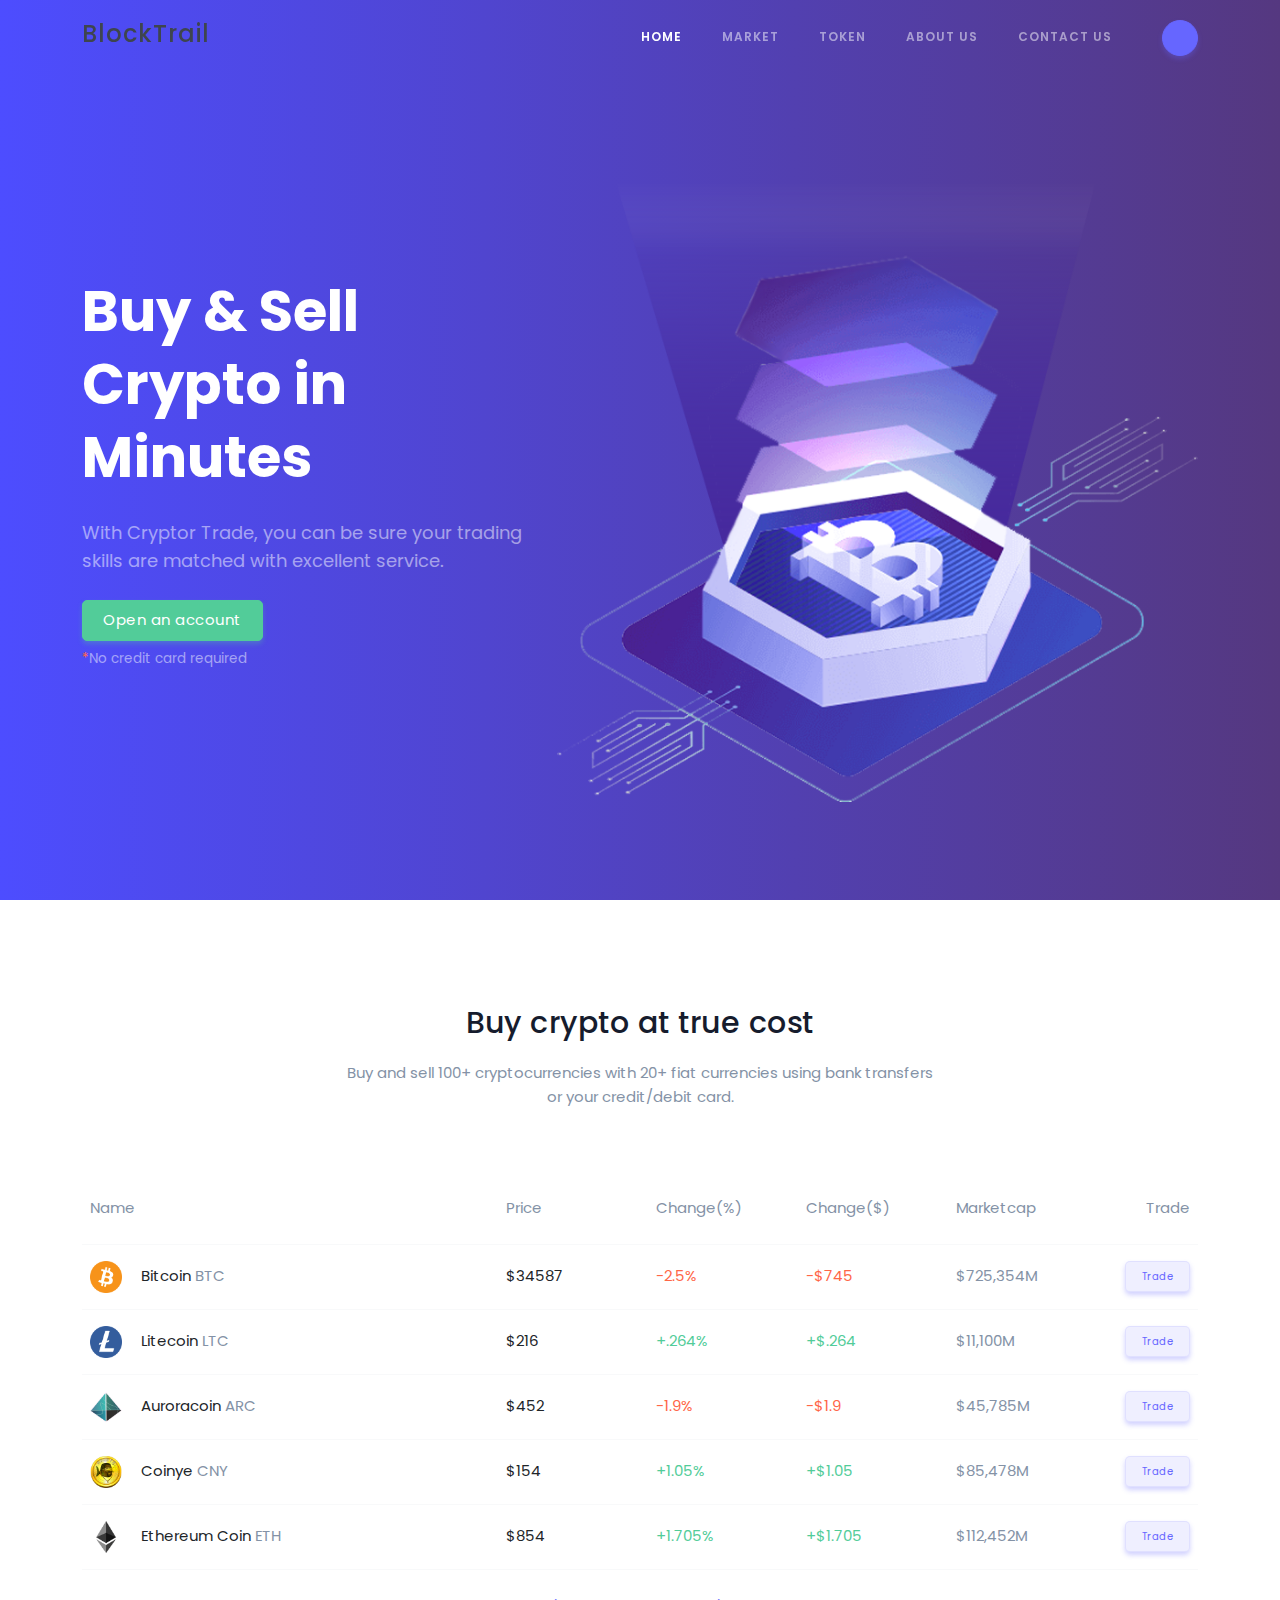
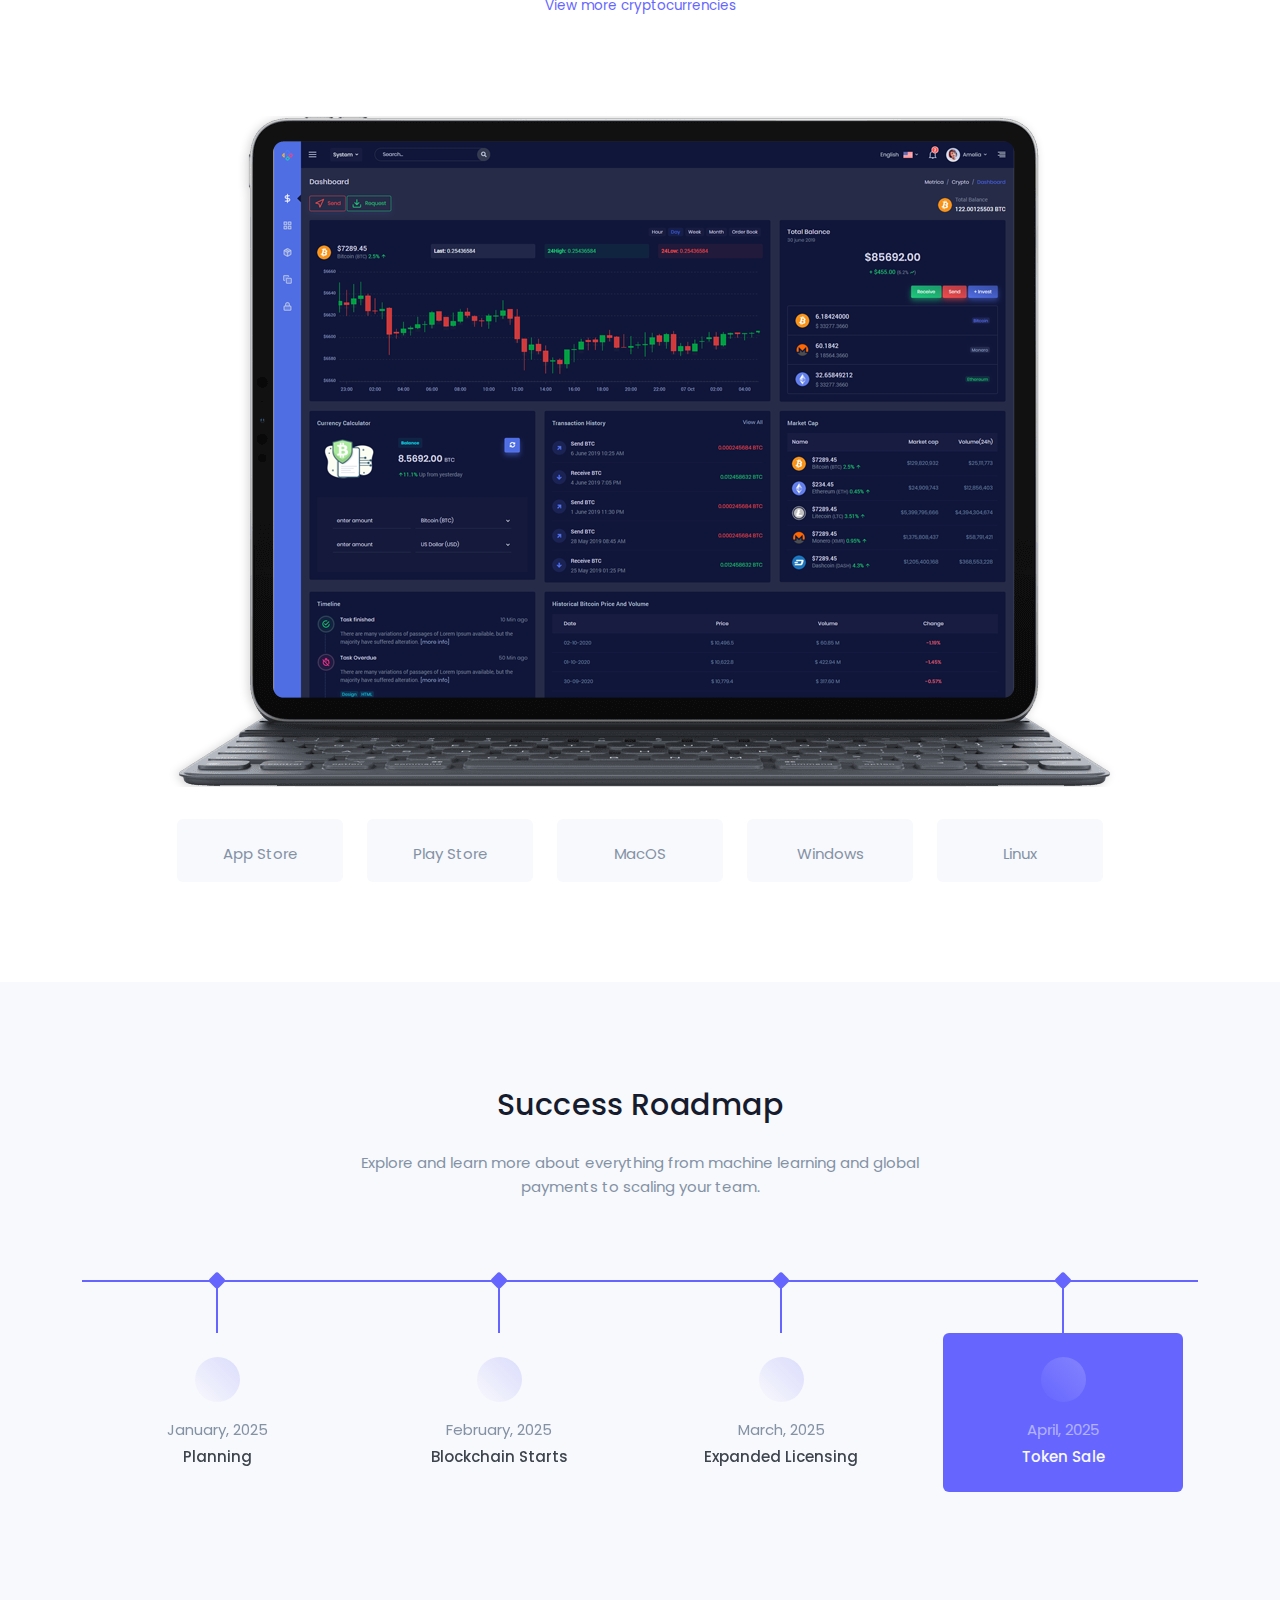
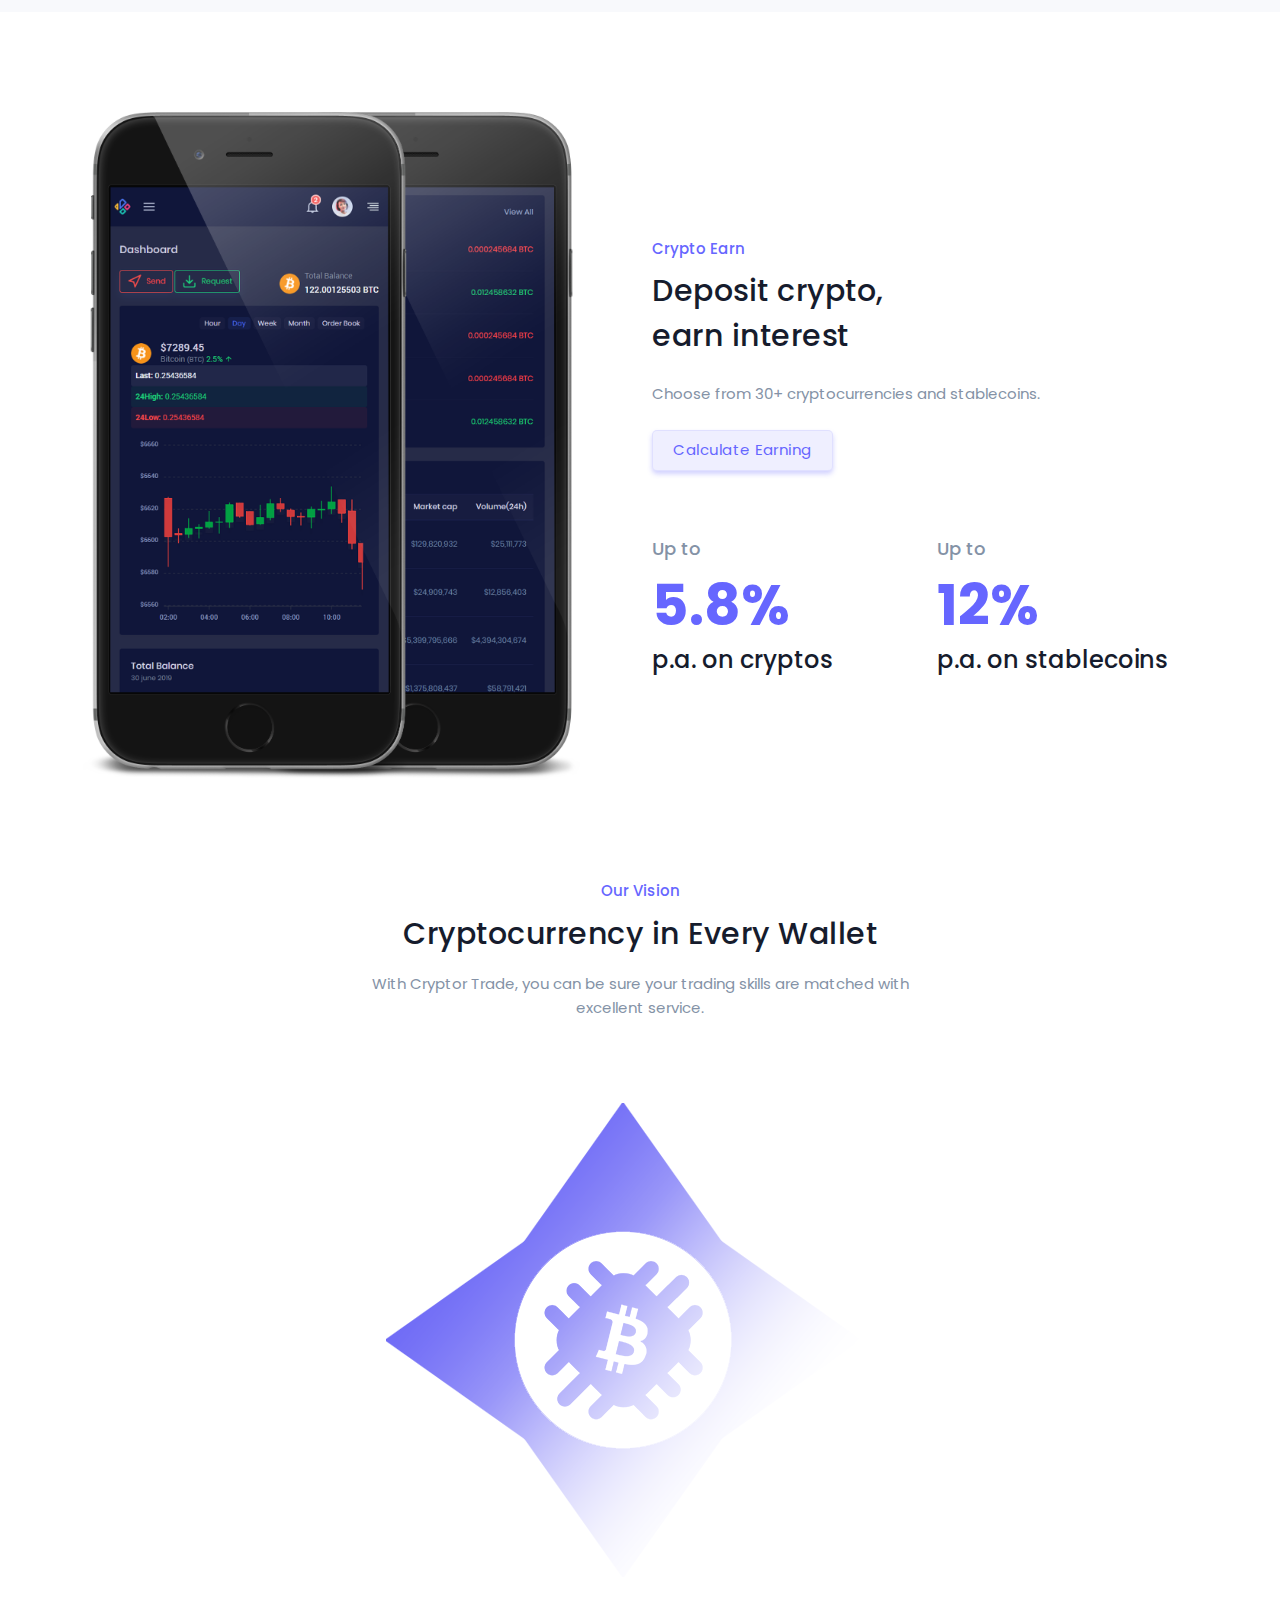
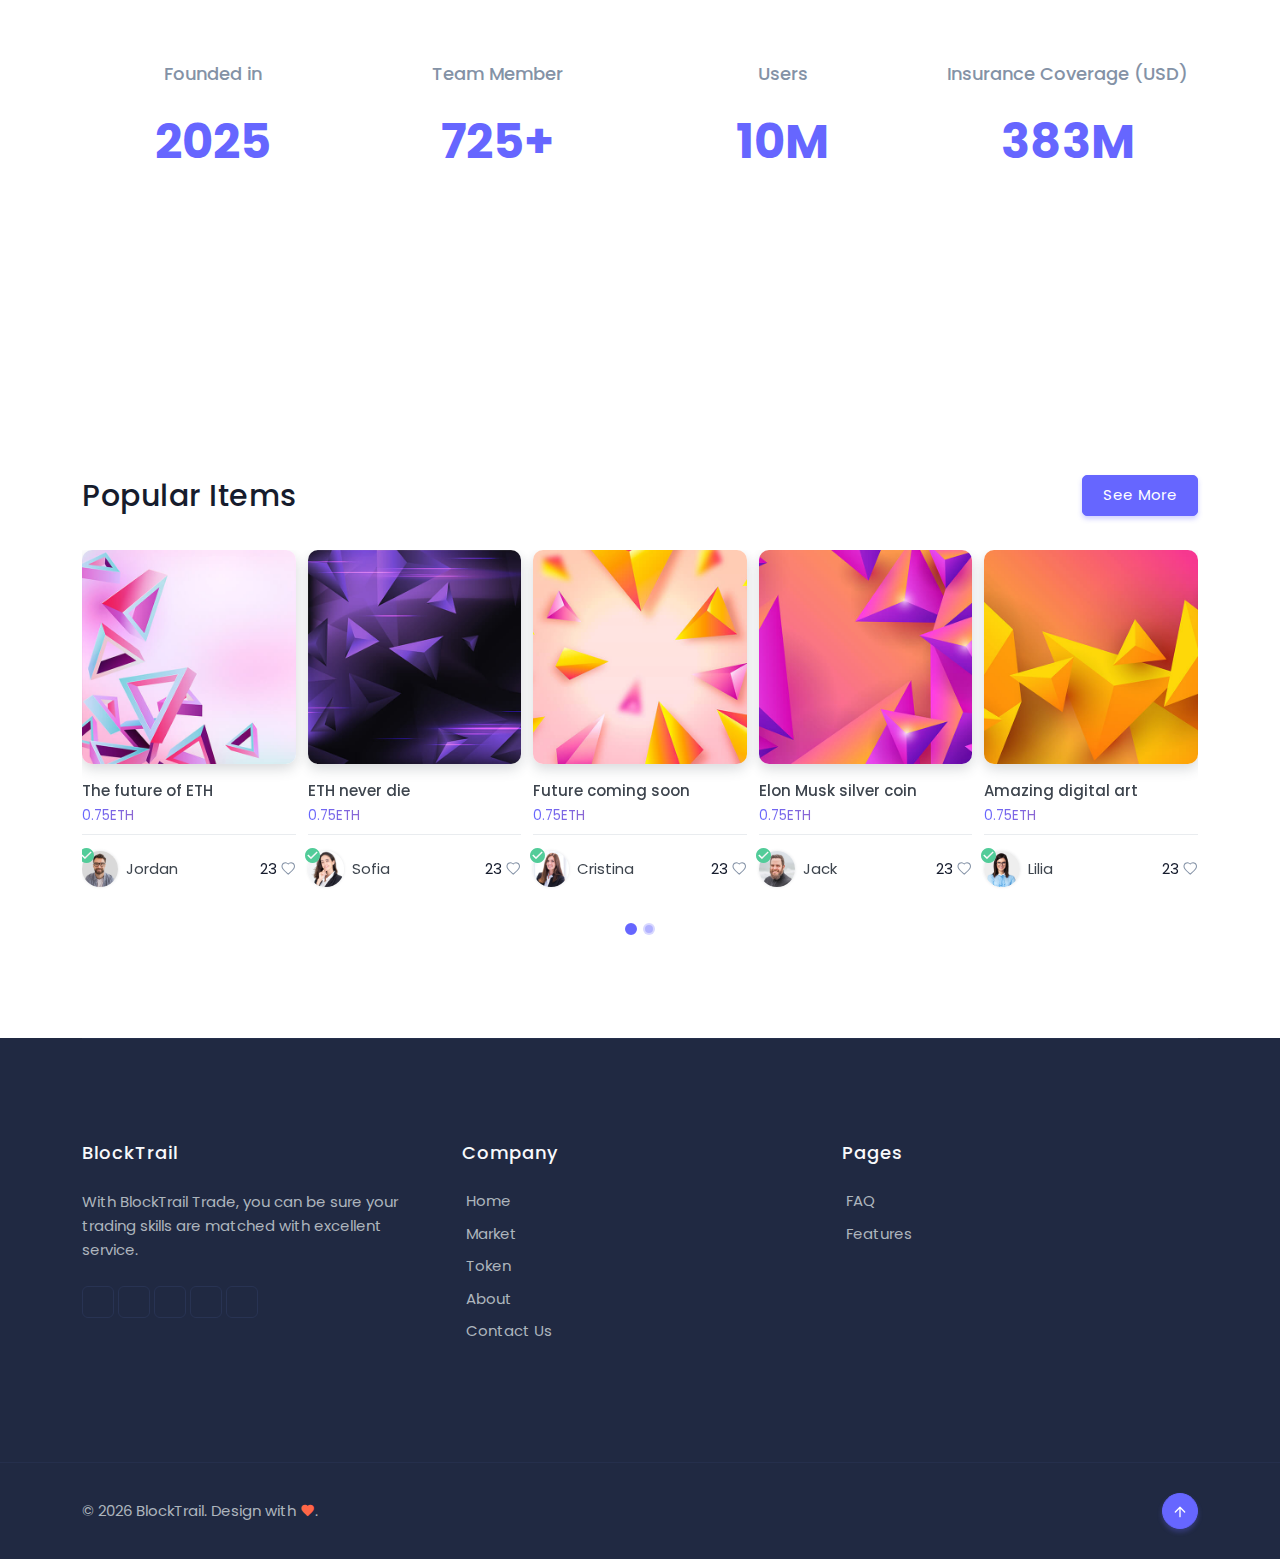
==== index.html @ bfd7046f "hello" ====
<!DOCTYPE html>
    <html lang="en">

    <head>
        <meta charset="utf-8" />
        <title>BlockTrail - Empowering You to Navigate the World of Cryptocurrency</title>
        <meta name="viewport" content="width=device-width, initial-scale=1.0">
        <meta name="description" content="Empowering You to Navigate the World of Cryptocurrency" />
        <meta name="keywords" content="Bitcoin, Cryptocurrency, Crypto, BTC, Cryptocoin, Buy Crypto, Sell Crypto" />
        <meta content="BlockTrail" name="author" />
        <meta content="1.0.0" name="version" />
        <!-- favicon -->
        <link rel="shortcut icon" href="images/favicon.ico">
        <!-- Bootstrap -->
        <link href="css/bootstrap.min.css" rel="stylesheet" type="text/css" />
        <link href="css/tiny-slider.css" rel="stylesheet" />
        <link href="css/materialdesignicons.min.css" rel="stylesheet" type="text/css" />
        <link href="https://unicons.iconscout.com/release/v4.0.0/css/line.css" rel="stylesheet">
        <!-- Main css -->
        <link href="css/style.css" rel="stylesheet" type="text/css" id="theme-opt" />
        <link href="css/colors/default.css" rel="stylesheet" id="color-opt">

    </head>

    <body>

        <!-- Navbar STart -->
        <header id="topnav" class="defaultscroll sticky">
            <div class="container">
                <!-- Logo Start-->
                <a class="logo" href="index.html">
                    <h4 style="padding-top:10%;">BlockTrail</h4>
                </a>
                <!-- Logo end-->
                
                <div class="menu-extras">
                    <div class="menu-item">
                        <!-- Mobile menu toggle-->
                        <a class="navbar-toggle" id="isToggle" onclick="toggleMenu()">
                            <div class="lines">
                                <span></span>
                                <span></span>
                                <span></span>
                            </div>
                        </a>
                        <!-- End mobile menu toggle-->
                    </div>
                </div>

                <!--Login button Start-->
                <ul class="buy-button list-inline mb-0">
                    <li class="list-inline-item search-icon mb-0">
                        <a href="javascript:void(0)" data-bs-toggle="offcanvas" data-bs-target="#offcanvasRight" aria-controls="offcanvasRight">
                            <div class="btn btn-icon btn-pills btn-primary"><i class="uil uil-user"></i></div>
                        </a>
                    </li>
                </ul>
                <!--Login button End-->
        
                <div id="navigation">
                    <!-- Navigation Menu-->   
                    <ul class="navigation-menu nav-right nav-light">

                        <li><a href="index.html" class="sub-menu-item">Home</a></li>
                        <li><a href="market.html" class="sub-menu-item">Market</a></li>
                        <li><a href="token.html" class="sub-menu-item">Token</a></li>
                        <li><a href="aboutus.html" class="sub-menu-item"> About Us</a></li>
                        <li><a href="contact.html" class="sub-menu-item">Contact Us</a></li>
                    </ul><!--end navigation menu-->
                </div><!--end navigation-->
            </div><!--end container-->
        </header><!--end header-->
        <!-- Navbar End -->
        
        <!-- Hero Start -->
        <section class="bg-home d-flex align-items-center">
            <div class="bg-overlay bg-gradient-primary"></div>
            <div class="container">
                <div class="row align-items-center mt-5">
                    <div class="col-lg-5 col-md-6">
                        <div class="title-heading">
                            <h4 class="display-4 fw-bold text-white title-dark mb-4">Buy & Sell <br>Crypto in Minutes</h4>
                            <p class="text-white-50 para-desc">With Cryptor Trade, you can be sure your trading skills are matched with excellent service.</p>

                            <div class="mt-4 mb-1">
                                <a href="token.html" class="btn btn-success">Open an account</a>
                            </div>
                            <small class="text-white-50"><span class="text-danger">*</span>No credit card required</small>
                        </div>
                    </div><!--end col-->

                    <div class="col-lg-7 col-md-6">
                        <img src="images/hero/one.png" class="img-fluid mover" alt="">
                    </div><!--end col-->
                </div><!--end row-->
            </div><!--end container--> 
        </section><!--end section-->
        <!-- Hero End -->

        <!-- Start -->
        <section class="section">
            <div class="container">
                <div class="row justify-content-center">
                    <div class="col-12">
                        <div class="section-title text-center mb-4 pb-2">
                            <h4 class="title mb-3">Buy crypto at true cost</h4>
                            <p class="text-muted para-desc mx-auto mb-0">Buy and sell 100+ cryptocurrencies with 20+ fiat currencies using bank transfers or your credit/debit card.</p>
                        </div>
                    </div>
                </div>

                <div class="row justify-content-center">
                    <div class="col-12 mt-4 pt-2">
                        <div class="table-responsive bg-white">
                            <table class="table mb-0 table-center">
                                <thead>
                                    <tr>
                                        <th scope="col" class="fw-normal text-muted py-4" style="min-width: 250px;">Name</th>
                                        <th scope="col" class="fw-normal text-muted py-4" style="width: 150px;">Price</th>
                                        <th scope="col" class="fw-normal text-muted py-4" style="width: 150px;">Change(%)</th>
                                        <th scope="col" class="fw-normal text-muted py-4" style="width: 150px;">Change($)</th>
                                        <th scope="col" class="fw-normal text-muted py-4" style="width: 150px;">Marketcap</th>
                                        <th scope="col" class="fw-normal text-end text-muted py-4" style="width: 100px;">Trade</th>
                                    </tr>
                                </thead>

                                <tbody>
                                    <tr>
                                        <th class="py-3">
                                            <div class="align-items-center">
                                                <img src="images/coin/bitcoin.png" class="me-3" height="32" alt="">
                                                <p class="mb-0 d-inline fw-normal h6">Bitcoin <span class="text-muted">BTC</span> </p>
                                            </div>
                                        </th>
                                        <td>$34587</td>
                                        <td class="text-danger">-2.5%</td>
                                        <td class="text-danger">-$745</td>
                                        <td class="text-muted">$725,354M</td>
                                        <td class="text-end"><a href="javascript:void(0)" class="btn btn-sm btn-soft-primary">Trade</a></td>
                                    </tr>
                                    
                                    <tr>
                                        <th class="py-3">
                                            <div class="align-items-center">
                                                <img src="images/coin/litecoin.png" class="me-3" height="32" alt="">
                                                <p class="mb-0 d-inline fw-normal h6">Litecoin <span class="text-muted">LTC</span></p>
                                            </div>
                                        </th>
                                        <td>$216</td>
                                        <td class="text-success">+.264%</td>
                                        <td class="text-success">+$.264</td>
                                        <td class="text-muted">$11,100M</td>
                                        <td class="text-end"><a href="javascript:void(0)" class="btn btn-sm btn-soft-primary">Trade</a></td>
                                    </tr>
                                    
                                    <tr>
                                        <th class="py-3">
                                            <div class="align-items-center">
                                                <img src="images/coin/auroracoin.png" class="me-3" height="32" alt="">
                                                <p class="mb-0 d-inline fw-normal h6">Auroracoin <span class="text-muted">ARC</span> </p>
                                            </div>
                                        </th>
                                        <td>$452</td>
                                        <td class="text-danger">-1.9%</td>
                                        <td class="text-danger">-$1.9</td>
                                        <td class="text-muted">$45,785M</td>
                                        <td class="text-end"><a href="javascript:void(0)" class="btn btn-sm btn-soft-primary">Trade</a></td>
                                    </tr>
                                    
                                    <tr>
                                        <th class="py-3">
                                            <div class="align-items-center">
                                                <img src="images/coin/coinye.png" class="me-3" height="32" alt="">
                                                <p class="mb-0 d-inline fw-normal h6">Coinye <span class="text-muted">CNY</span> </p>
                                            </div>
                                        </th>
                                        <td>$154</td>
                                        <td class="text-success">+1.05%</td>
                                        <td class="text-success">+$1.05</td>
                                        <td class="text-muted">$85,478M</td>
                                        <td class="text-end"><a href="javascript:void(0)" class="btn btn-sm btn-soft-primary">Trade</a></td>
                                    </tr>
                                    
                                    <tr>
                                        <th class="py-3">
                                            <div class="align-items-center">
                                                <img src="images/coin/ethereum.png" class="me-3" height="32" alt="">
                                                <p class="mt-2 d-inline fw-normal h6">Ethereum Coin <span class="text-muted">ETH</span> </p>
                                            </div>
                                        </th>
                                        <td>$854</td>
                                        <td class="text-success">+1.705%</td>
                                        <td class="text-success">+$1.705</td>
                                        <td class="text-muted">$112,452M</td>
                                        <td class="text-end"><a href="javascript:void(0)" class="btn btn-sm btn-soft-primary">Trade</a></td>
                                    </tr>
                                </tbody>
                            </table><!--end table-->
                        </div>

                        <div class="text-center mt-4">
                            <a href="market.html" class="text-primary small">View more cryptocurrencies <i class="uil uil-arrow-right"></i></a>
                        </div>
                    </div><!--end col-->	
                </div><!--end row-->
            </div><!--end container-->

            <div class="container mt-100 mt-60">
                <div class="row">
                    <div class="col-12">
                        <img src="images/crypto.png" class="img-fluid d-block mx-auto" alt="">
                    </div><!--end col-->
                </div><!--end row-->

                <div class="row justify-content-center">
                    <div class="col-lg-2 col-md-3 col-6 mt-4 pt-2">
                        <a href="javascript:void(0)" class="apps-links bg-light mx-auto d-block text-center rounded py-3">
                            <i class="uil uil-apple icon text-dark h4"></i>
                            <h6 class="fw-normal mb-0 app-name text-muted mt-2">App Store</h6>
                        </a>
                    </div><!--end col-->

                    <div class="col-lg-2 col-md-3 col-6 mt-4 pt-2">
                        <a href="javascript:void(0)" class="apps-links bg-light mx-auto d-block text-center rounded py-3">
                            <i class="uil uil-google-play icon text-dark h4"></i>
                            <h6 class="fw-normal mb-0 app-name text-muted mt-2">Play Store</h6>
                        </a>
                    </div><!--end col-->

                    <div class="col-lg-2 col-md-3 col-6 mt-4 pt-2">
                        <a href="javascript:void(0)" class="apps-links bg-light mx-auto d-block text-center rounded py-3">
                            <i class="uil uil-monitor-heart-rate icon text-dark h4"></i>
                            <h6 class="fw-normal mb-0 app-name text-muted mt-2">MacOS</h6>
                        </a>
                    </div><!--end col-->

                    <div class="col-lg-2 col-md-3 col-6 mt-4 pt-2">
                        <a href="javascript:void(0)" class="apps-links bg-light mx-auto d-block text-center rounded py-3">
                            <i class="uil uil-windows icon text-dark h4"></i>
                            <h6 class="fw-normal mb-0 app-name text-muted mt-2">Windows</h6>
                        </a>
                    </div><!--end col-->

                    <div class="col-lg-2 col-md-3 col-6 mt-4 pt-2">
                        <a href="javascript:void(0)" class="apps-links bg-light mx-auto d-block text-center rounded py-3">
                            <i class="uil uil-linux icon text-dark h4"></i>
                            <h6 class="fw-normal mb-0 app-name text-muted mt-2">Linux</h6>
                        </a>
                    </div>
                </div><!--end row-->
            </div><!--end container-->
        </section><!--end section-->
        <!-- End -->

        <!-- Start -->
        <section class="section bg-light" id="roadmap">
            <div class="container">
                <div class="row">
                    <div class="col-12">
                        <div class="section-title text-center mb-4 pb-2">
                            <h4 class="title mb-4">Success Roadmap</h4>
                            <p class="text-muted mx-auto para-desc mb-0">Explore and learn more about everything from machine learning and global payments to  scaling your team.</p>
                        </div>
                    </div><!--end col-->
                </div><!--end row-->

                <div class="row">
                    <div class="col-12 mt-4 pt-2">
                        <div class="tiny-four-item tiny-timeline">
                            <div class="tiny-slide text-center">
                                <div class="card pt-4 border-0 feature key-feature feature-primary item-box">
                                    <div class="icon text-center rounded-pill mx-auto mb-3 fs-5">
                                        <i class="uil uil-pen"></i>
                                    </div>
                                    <p class="text-muted mb-0">January, 2025</p>
                                    <h6 class="mb-0 mt-1 text-dark">Planning</h6>
                                </div>
                            </div>

                            <div class="tiny-slide text-center">
                                <div class="card pt-4 border-0 feature key-feature feature-primary item-box">
                                    <div class="icon text-center rounded-pill mx-auto mb-3 fs-5">
                                        <i class="uil uil-bitcoin"></i>
                                    </div>
                                    <p class="text-muted mb-0">February, 2025</p>
                                    <h6 class="mb-0 mt-1 text-dark">Blockchain Starts</h6>
                                </div>
                            </div>

                            <div class="tiny-slide text-center">
                                <div class="card pt-4 border-0 feature key-feature feature-primary item-box">
                                    <div class="icon text-center rounded-pill mx-auto mb-3 fs-5">
                                        <i class="uil uil-clipboard-blank"></i>
                                    </div>
                                    <p class="text-muted mb-0">March, 2025</p>
                                    <h6 class="mb-0 mt-1 text-dark">Expanded Licensing</h6>
                                </div>
                            </div>

                            <div class="tiny-slide text-center">
                                <div class="card p-4 border-0 feature key-feature feature-light bg-primary item-box">
                                    <div class="icon text-center rounded-pill mx-auto mb-3 fs-5">
                                        <i class="uil uil-money-insert"></i>
                                    </div>
                                    <p class="text-white-50 mb-0">April, 2025</p>
                                    <h6 class="text-light title-dark mb-0 mt-1">Token Sale</h6>
                                </div>
                            </div>

                            <div class="tiny-slide text-center">
                                <div class="card pt-4 border-0 feature key-feature feature-primary item-box">
                                    <div class="icon text-center rounded-pill mx-auto mb-3 fs-5">
                                        <i class="uil uil-airplay"></i>
                                    </div>
                                    <p class="text-muted mb-0">May, 2025</p>
                                    <h6 class="mb-0 mt-1 text-dark">Project Launch</h6>
                                </div>
                            </div>

                            <div class="tiny-slide text-center">
                                <div class="card pt-4 border-0 feature key-feature feature-primary item-box">
                                    <div class="icon text-center rounded-pill mx-auto mb-3 fs-5">
                                        <i class="uil uil-euro-circle"></i>
                                    </div>
                                    <p class="text-muted mb-0">June, 2025</p>
                                    <h6 class="mb-0 mt-1 text-dark">Tier 5 sold</h6>
                                </div>
                            </div>

                            <div class="tiny-slide text-center">
                                <div class="card pt-4 border-0 feature key-feature feature-primary item-box">
                                    <div class="icon text-center rounded-pill mx-auto mb-3 fs-5">
                                        <i class="uil uil-desktop"></i>
                                    </div>
                                    <p class="text-muted mb-0">December, 2025</p>
                                    <h6 class="mb-0 mt-1 text-dark">Project Live</h6>
                                </div>
                            </div>
                        </div>
                    </div><!--end col-->
                </div><!--end row-->
            </div><!--end container-->
        </section><!--end section-->
        <!-- End -->

        <!-- Start -->
        <section class="section">
            <div class="container">
                <div class="row align-items-center">
                    <div class="col-md-6">
                        <div class="me-lg-5">
                            <img src="images/crypto-cell.png" class="img-fluid" alt="">
                        </div>
                    </div><!--end col-->

                    <div class="col-md-6 mt-4 pt-2">
                        <div class="section-title mb-4 pb-2">
                            <h6 class="text-primary mb-0">Crypto Earn</h6>
                            <h4 class="title mb-4 mt-2">Deposit crypto, <br> earn interest</h4>
                            <p class="text-muted mb-0">Choose from 30+ cryptocurrencies and stablecoins.</p>

                            <a href="javascript:void(0)" class="btn btn-soft-primary mt-4">Calculate Earning</a>
                        </div>

                        <div class="row">
                            <div class="col-md-6 mt-4 pt-2">
                                <h5 class="text-muted">Up to</h5>
                                <h2 class="mb-0 display-4 fw-bold text-primary"><span class="counter-value" data-target="5.8">3</span>%</h2>
                                <h4>p.a. on cryptos</h4>
                            </div><!--end col-->

                            <div class="col-md-6 mt-4 pt-2">
                                <h5 class="text-muted">Up to</h5>
                                <h2 class="mb-0 display-4 fw-bold text-primary"><span class="counter-value" data-target="12">3</span>%</h2>
                                <h4>p.a. on stablecoins</h4>
                            </div><!--end col-->
                        </div><!--end row-->
                    </div><!--end col-->
                </div><!--end row-->
            </div><!--end container-->

            <div class="container mt-100 mt-60">
                <div class="row justify-content-center">
                    <div class="col-12">
                        <div class="section-title text-center mb-4 pb-2">
                            <h6 class="text-primary">Our Vision</h6>
                            <h4 class="title mb-3 mt-2">Cryptocurrency in Every Wallet</h4>

                            <p class="text-muted para-desc mx-auto mb-0">With Cryptor Trade, you can be sure your trading skills are matched with excellent service.</p>
                        </div>
                    </div><!--end col-->
                </div><!--end row-->

                <div class="row justify-content-center my-4 py-2">
                    <div class="col-md-6">
                        <img src="images/icon-gradient.png" class="img-fluid" alt="">
                    </div><!--end col-->
                </div><!--end row-->

                <div class="row justify-content-center">
                    <div class="col-lg-3 col-md-6 mt-4 pt-2">
                        <div class="text-center">
                            <h5 class="text-muted mb-0">Founded in</h5>
                            <h2 class="mb-0 display-5 mt-4 fw-bold text-primary"><span class="counter-value" data-target="2025">2025</span></h2>
                        </div>
                    </div><!--end col-->

                    <div class="col-lg-3 col-md-6 mt-4 pt-2">
                        <div class="text-center">
                            <h5 class="text-muted mb-0">Team Member</h5>
                            <h2 class="mb-0 display-5 mt-4 fw-bold text-primary"><span class="counter-value" data-target="1000">551</span>+</h2>
                        </div>
                    </div><!--end col-->

                    <div class="col-lg-3 col-md-6 mt-4 pt-2">
                        <div class="text-center">
                            <h5 class="text-muted mb-0">Users</h5>
                            <h2 class="mb-0 display-5 mt-4 fw-bold text-primary"><span class="counter-value" data-target="10">1</span>M</h2>
                        </div>
                    </div><!--end col-->

                    <div class="col-lg-3 col-md-6 mt-4 pt-2">
                        <div class="text-center">
                            <h5 class="text-muted mb-0">Insurance Coverage (USD)</h5>
                            <h2 class="mb-0 display-5 mt-4 fw-bold text-primary"><span class="counter-value" data-target="410">210</span>M</h2>
                        </div>
                    </div><!--end col-->
                </div><!--end row-->
            </div><!--end container-->
        </section><!--end section-->
        <!-- Vision End -->

        <section class="section">
        

            <div class="container mt-100 mt-60">
                <div class="row align-items-center">
                    <div class="col-md-8">
                        <div class="section-title">
                            <h4 class="title mb-0">Popular Items</h4>
                        </div>
                    </div><!--end col-->

                    <div class="col-md-4 text-end d-none d-md-block">
                        <a href="nft-explore.html" class="btn btn-primary">See More <i class="uil uil-arrow-right"></i></a>
                    </div>
                </div><!--end row-->

                <div class="row">
                    <div class="col-12 mt-4 pt-2">
                        <div class="tiny-five-item">
                            <div class="tiny-slide">
                                <div class="nft-items nft-item-primary">
                                    <div class="nft-image position-relative overflow-hidden rounded-md shadow-md">
                                        <img src="images/nft/500/1.jpg" class="img-fluid" alt="">
                                        <div class="pop-icon">
                                            <a href="#" class="btn bg-white btn-pills btn-icon shadow"><i class="uil uil-arrow-right text-dark"></i></a>
                                        </div>
                                    </div>
        
                                    <div class="content pt-3">
                                        <a href="#" class="title h6 mb-1 text-dark d-block">The future of ETH</a>
                                        <small class="gradient-text d-block">0.75ETH</small>
        
                                        <ul class="pt-3 mt-2 border-top d-flex justify-content-between align-items-center list-unstyled">
                                            <li class="d-flex author align-items-center">
                                                <div class="position-relative">
                                                    <img src="images/client/01.jpg" class="avatar avatar-sm-sm rounded-pill shadow" alt="">
                                                    <div class="position-absolute top-0 start-0 translate-middle pt-2 ps-2">
                                                        <i class="mdi mdi-check-circle mdi-18px text-success"></i>
                                                    </div>
                                                </div>
                                                <a href="#" class="ps-2 text-dark name">Jordan</a>
                                            </li>
        
                                            <li>
                                                <span>23 <a href="javascrpit:void(0)" class="like"><i class="mdi mdi-heart align-middle"></i></a></span>
                                            </li>
                                        </ul>
                                    </div>
                                </div>
                            </div><!--end tiny slide-->
        
                            <div class="tiny-slide">
                                <div class="nft-items nft-item-primary">
                                    <div class="nft-image position-relative overflow-hidden rounded-md shadow-md">
                                        <img src="images/nft/500/2.jpg" class="img-fluid" alt="">
                                        <div class="pop-icon">
                                            <a href="#" class="btn bg-white btn-pills btn-icon shadow"><i class="uil uil-arrow-right text-dark"></i></a>
                                        </div>
                                    </div>
        
                                    <div class="content pt-3">
                                        <a href="#" class="title h6 mb-1 text-dark d-block">ETH never die</a>
                                        <small class="gradient-text d-block">0.75ETH</small>
        
                                        <ul class="pt-3 mt-2 border-top d-flex justify-content-between align-items-center list-unstyled">
                                            <li class="d-flex author align-items-center">
                                                <div class="position-relative">
                                                    <img src="images/client/02.jpg" class="avatar avatar-sm-sm rounded-pill shadow" alt="">
                                                    <div class="position-absolute top-0 start-0 translate-middle pt-2 ps-2">
                                                        <i class="mdi mdi-check-circle mdi-18px text-success"></i>
                                                    </div>
                                                </div>
                                                <a href="#" class="ps-2 text-dark name">Sofia</a>
                                            </li>
        
                                            <li>
                                                <span>23 <a href="javascrpit:void(0)" class="like"><i class="mdi mdi-heart align-middle"></i></a></span>
                                            </li>
                                        </ul>
                                    </div>
                                </div>
                            </div><!--end tiny slide-->
        
                            <div class="tiny-slide">
                                <div class="nft-items nft-item-primary">
                                    <div class="nft-image position-relative overflow-hidden rounded-md shadow-md">
                                        <img src="images/nft/500/3.jpg" class="img-fluid" alt="">
                                        <div class="pop-icon">
                                            <a href="#" class="btn bg-white btn-pills btn-icon shadow"><i class="uil uil-arrow-right text-dark"></i></a>
                                        </div>
                                    </div>
        
                                    <div class="content pt-3">
                                        <a href="#" class="title h6 mb-1 text-dark d-block">Future coming soon</a>
                                        <small class="gradient-text d-block">0.75ETH</small>
        
                                        <ul class="pt-3 mt-2 border-top d-flex justify-content-between align-items-center list-unstyled">
                                            <li class="d-flex author align-items-center">
                                                <div class="position-relative">
                                                    <img src="images/client/03.jpg" class="avatar avatar-sm-sm rounded-pill shadow" alt="">
                                                    <div class="position-absolute top-0 start-0 translate-middle pt-2 ps-2">
                                                        <i class="mdi mdi-check-circle mdi-18px text-success"></i>
                                                    </div>
                                                </div>
                                                <a href="#" class="ps-2 text-dark name">Cristina</a>
                                            </li>
        
                                            <li>
                                                <span>23 <a href="javascrpit:void(0)" class="like"><i class="mdi mdi-heart align-middle"></i></a></span>
                                            </li>
                                        </ul>
                                    </div>
                                </div>
                            </div><!--end tiny slide-->
        
                            <div class="tiny-slide">
                                <div class="nft-items nft-item-primary">
                                    <div class="nft-image position-relative overflow-hidden rounded-md shadow-md">
                                        <img src="images/nft/500/4.jpg" class="img-fluid" alt="">
                                        <div class="pop-icon">
                                            <a href="#" class="btn bg-white btn-pills btn-icon shadow"><i class="uil uil-arrow-right text-dark"></i></a>
                                        </div>
                                    </div>
        
                                    <div class="content pt-3">
                                        <a href="#" class="title h6 mb-1 text-dark d-block">Elon Musk silver coin</a>
                                        <small class="gradient-text d-block">0.75ETH</small>
        
                                        <ul class="pt-3 mt-2 border-top d-flex justify-content-between align-items-center list-unstyled">
                                            <li class="d-flex author align-items-center">
                                                <div class="position-relative">
                                                    <img src="images/client/04.jpg" class="avatar avatar-sm-sm rounded-pill shadow" alt="">
                                                    <div class="position-absolute top-0 start-0 translate-middle pt-2 ps-2">
                                                        <i class="mdi mdi-check-circle mdi-18px text-success"></i>
                                                    </div>
                                                </div>
                                                <a href="#" class="ps-2 text-dark name">Jack</a>
                                            </li>
        
                                            <li>
                                                <span>23 <a href="javascrpit:void(0)" class="like"><i class="mdi mdi-heart align-middle"></i></a></span>
                                            </li>
                                        </ul>
                                    </div>
                                </div>
                            </div><!--end tiny slide-->
        
                            <div class="tiny-slide">
                                <div class="nft-items nft-item-primary">
                                    <div class="nft-image position-relative overflow-hidden rounded-md shadow-md">
                                        <img src="images/nft/500/5.jpg" class="img-fluid" alt="">
                                        <div class="pop-icon">
                                            <a href="#" class="btn bg-white btn-pills btn-icon shadow"><i class="uil uil-arrow-right text-dark"></i></a>
                                        </div>
                                    </div>
        
                                    <div class="content pt-3">
                                        <a href="#" class="title h6 mb-1 text-dark d-block">Amazing digital art</a>
                                        <small class="gradient-text d-block">0.75ETH</small>
        
                                        <ul class="pt-3 mt-2 border-top d-flex justify-content-between align-items-center list-unstyled">
                                            <li class="d-flex author align-items-center">
                                                <div class="position-relative">
                                                    <img src="images/client/05.jpg" class="avatar avatar-sm-sm rounded-pill shadow" alt="">
                                                    <div class="position-absolute top-0 start-0 translate-middle pt-2 ps-2">
                                                        <i class="mdi mdi-check-circle mdi-18px text-success"></i>
                                                    </div>
                                                </div>
                                                <a href="#" class="ps-2 text-dark name">Lilia</a>
                                            </li>
        
                                            <li>
                                                <span>23 <a href="javascrpit:void(0)" class="like"><i class="mdi mdi-heart align-middle"></i></a></span>
                                            </li>
                                        </ul>
                                    </div>
                                </div>
                            </div><!--end tiny slide-->
        
                            <div class="tiny-slide">
                                <div class="nft-items nft-item-primary">
                                    <div class="nft-image position-relative overflow-hidden rounded-md shadow-md">
                                        <img src="images/nft/500/6.jpg" class="img-fluid" alt="">
                                        <div class="pop-icon">
                                            <a href="#" class="btn bg-white btn-pills btn-icon shadow"><i class="uil uil-arrow-right text-dark"></i></a>
                                        </div>
                                    </div>
        
                                    <div class="content pt-3">
                                        <a href="#" class="title h6 mb-1 text-dark d-block">Ribbon Hunter</a>
                                        <small class="gradient-text d-block">0.75ETH</small>
        
                                        <ul class="pt-3 mt-2 border-top d-flex justify-content-between align-items-center list-unstyled">
                                            <li class="d-flex author align-items-center">
                                                <div class="position-relative">
                                                    <img src="images/client/06.jpg" class="avatar avatar-sm-sm rounded-pill shadow" alt="">
                                                    <div class="position-absolute top-0 start-0 translate-middle pt-2 ps-2">
                                                        <i class="mdi mdi-check-circle mdi-18px text-success"></i>
                                                    </div>
                                                </div>
                                                <a href="#" class="ps-2 text-dark name">Anderson</a>
                                            </li>
        
                                            <li>
                                                <span>23 <a href="javascrpit:void(0)" class="like"><i class="mdi mdi-heart align-middle"></i></a></span>
                                            </li>
                                        </ul>
                                    </div>
                                </div>
                            </div><!--end tiny slide-->
                        </div>
                    </div><!--end col-->
                </div><!--end row-->
            </div><!--end container-->
        </section><!--end section-->

        <!-- Footer Start -->
        <footer class="bg-footer">
    
            <div class="container">
                <div class="row">
                    <div class="col-12">
                        <div class="footer-py-100 footer-border-top">
                            <div class="row">
                                <div class="col-lg-4 col-12 mb-0 mb-md-4 pb-0 pb-md-2">
                                    <a href="index.html" class="logo-footer">
                                        <h5 class="text-light footer-head">BlockTrail</h5>
                                    </a>
                                    <p class="text-foot mt-4">With BlockTrail Trade, you can be sure your trading skills are matched with excellent service.</p>
                                    <ul class="list-unstyled social-icon foot-social-icon mb-0 mt-4">
                            <li class="list-inline-item"><a href="#" target="_blank" class="rounded"><i class="uil uil-dribbble align-middle" title="dribbble"></i></a></li>
                            <li class="list-inline-item"><a href="#" target="_blank" class="rounded"><i class="uil uil-linkedin" title="Linkedin"></i></a></li>
                            <li class="list-inline-item"><a href="#" target="_blank" class="rounded"><i class="uil uil-facebook-f align-middle" title="facebook"></i></a></li>
                            <li class="list-inline-item"><a href="#" target="_blank" class="rounded"><i class="uil uil-instagram align-middle" title="instagram"></i></a></li>
                            <li class="list-inline-item"><a href="#" target="_blank" class="rounded"><i class="uil uil-twitter align-middle" title="twitter"></i></a></li>
                                    </ul><!--end icon-->
                                </div><!--end col-->

                                <div class="col-lg-4 col-md-4 col-12 mt-4 mt-sm-0 pt-2 pt-sm-0">
                                    <h5 class="text-light footer-head">Company</h5>
                                    <ul class="list-unstyled footer-list mt-4">
                                        <li><a href="index.html" class="text-foot"><i class="uil uil-angle-right-b me-1"></i>Home</a></li>
                                        <li><a href="market.html" class="text-foot"><i class="uil uil-angle-right-b me-1"></i>Market</a></li>
                                        <li><a href="token.html" class="text-foot"><i class="uil uil-angle-right-b me-1"></i>Token</a></li>
                                        <li><a href="aboutus.html" class="text-foot"><i class="uil uil-angle-right-b me-1"></i>About</a></li>
                                        <li><a href="contact.html" class="text-foot"><i class="uil uil-angle-right-b me-1"></i>Contact Us</a></li>
                                    </ul>
                                </div><!--end col-->
                                
                                <div class="col-lg-4 col-md-4 col-12 mt-4 mt-sm-0 pt-2 pt-sm-0">
                                    <h5 class="text-light footer-head">Pages</h5>
                                    <ul class="list-unstyled footer-list mt-4">
                                        <li><a href="#" class="text-foot"><i class="uil uil-angle-right-b me-1"></i>FAQ</a></li>
                                        <li><a href="#" class="text-foot"><i class="uil uil-angle-right-b me-1"></i>Features</a></li>
                                    </ul>
                                </div><!--end col-->
                            </div><!--end row-->
                        </div>
                    </div><!--end col-->
                </div><!--end row-->
            </div><!--end container-->

            <div class="footer-py-30 footer-border-top">
                <div class="container">
                    <div class="row align-items-center">
                        <div class="col-sm-8">
                            <div class="text-sm-start text-center">
                                <p class="mb-0 text-foot">© <script>document.write(new Date().getFullYear())</script> BlockTrail. Design with <i class="mdi mdi-heart text-danger"></i>.</p>
                            </div>
                        </div><!--end col-->
    
                        <div class="col-sm-4 mt-4 mt-sm-0">
                            <div class="text-sm-end text-center">
                                <a href="#" onclick="topFunction()" id="back-to-top" class="btn btn-pills btn-icon btn-primary back-to-top"><i data-feather="arrow-up" class="icons"></i></a>
                            </div>                            
                        </div><!--end col-->
                    </div><!--end row-->
                </div><!--end container-->
            </div>
        </footer><!--end footer-->
        <!-- Footer End -->
        
        
        
        
        <!-- javascript -->
        <script src="js/bootstrap.bundle.min.js"></script>
        <script src="js/tiny-slider.js "></script>
        <script src="js/feather.min.js"></script>
        
        <!-- Main Js -->
        <script src="js/plugins.init.js"></script>
        <script src="js/app.js"></script>
        
    </body>

</html>
---- css/tiny-slider.css ----
.tns-outer{padding:0 !important}.tns-outer [hidden]{display:none !important}.tns-outer [aria-controls],.tns-outer [data-action]{cursor:pointer}.tns-slider{-webkit-transition:all 0s;-moz-transition:all 0s;transition:all 0s}.tns-slider>.tns-item{-webkit-box-sizing:border-box;-moz-box-sizing:border-box;box-sizing:border-box}.tns-horizontal.tns-subpixel{white-space:nowrap}.tns-horizontal.tns-subpixel>.tns-item{display:inline-block;vertical-align:top;white-space:normal}.tns-horizontal.tns-no-subpixel:after{content:'';display:table;clear:both}.tns-horizontal.tns-no-subpixel>.tns-item{float:left}.tns-horizontal.tns-carousel.tns-no-subpixel>.tns-item{margin-right:-100%}.tns-no-calc{position:relative;left:0}.tns-gallery{position:relative;left:0;min-height:1px}.tns-gallery>.tns-item{position:absolute;left:-100%;-webkit-transition:transform 0s, opacity 0s;-moz-transition:transform 0s, opacity 0s;transition:transform 0s, opacity 0s}.tns-gallery>.tns-slide-active{position:relative;left:auto !important}.tns-gallery>.tns-moving{-webkit-transition:all 0.25s;-moz-transition:all 0.25s;transition:all 0.25s}.tns-autowidth{display:inline-block}.tns-lazy-img{-webkit-transition:opacity 0.6s;-moz-transition:opacity 0.6s;transition:opacity 0.6s;opacity:0.6}.tns-lazy-img.tns-complete{opacity:1}.tns-ah{-webkit-transition:height 0s;-moz-transition:height 0s;transition:height 0s}.tns-ovh{overflow:hidden}.tns-visually-hidden{position:absolute;left:-10000em}.tns-transparent{opacity:0;visibility:hidden}.tns-fadeIn{opacity:1;filter:alpha(opacity=100);z-index:0}.tns-normal,.tns-fadeOut{opacity:0;filter:alpha(opacity=0);z-index:-1}.tns-vpfix{white-space:nowrap}.tns-vpfix>div,.tns-vpfix>li{display:inline-block}.tns-t-subp2{margin:0 auto;width:310px;position:relative;height:10px;overflow:hidden}.tns-t-ct{width:2333.3333333%;width:-webkit-calc(100% * 70 / 3);width:-moz-calc(100% * 70 / 3);width:calc(100% * 70 / 3);position:absolute;right:0}.tns-t-ct:after{content:'';display:table;clear:both}.tns-t-ct>div{width:1.4285714%;width:-webkit-calc(100% / 70);width:-moz-calc(100% / 70);width:calc(100% / 70);height:10px;float:left}

/*# sourceMappingURL=tiny-slider.css.map */
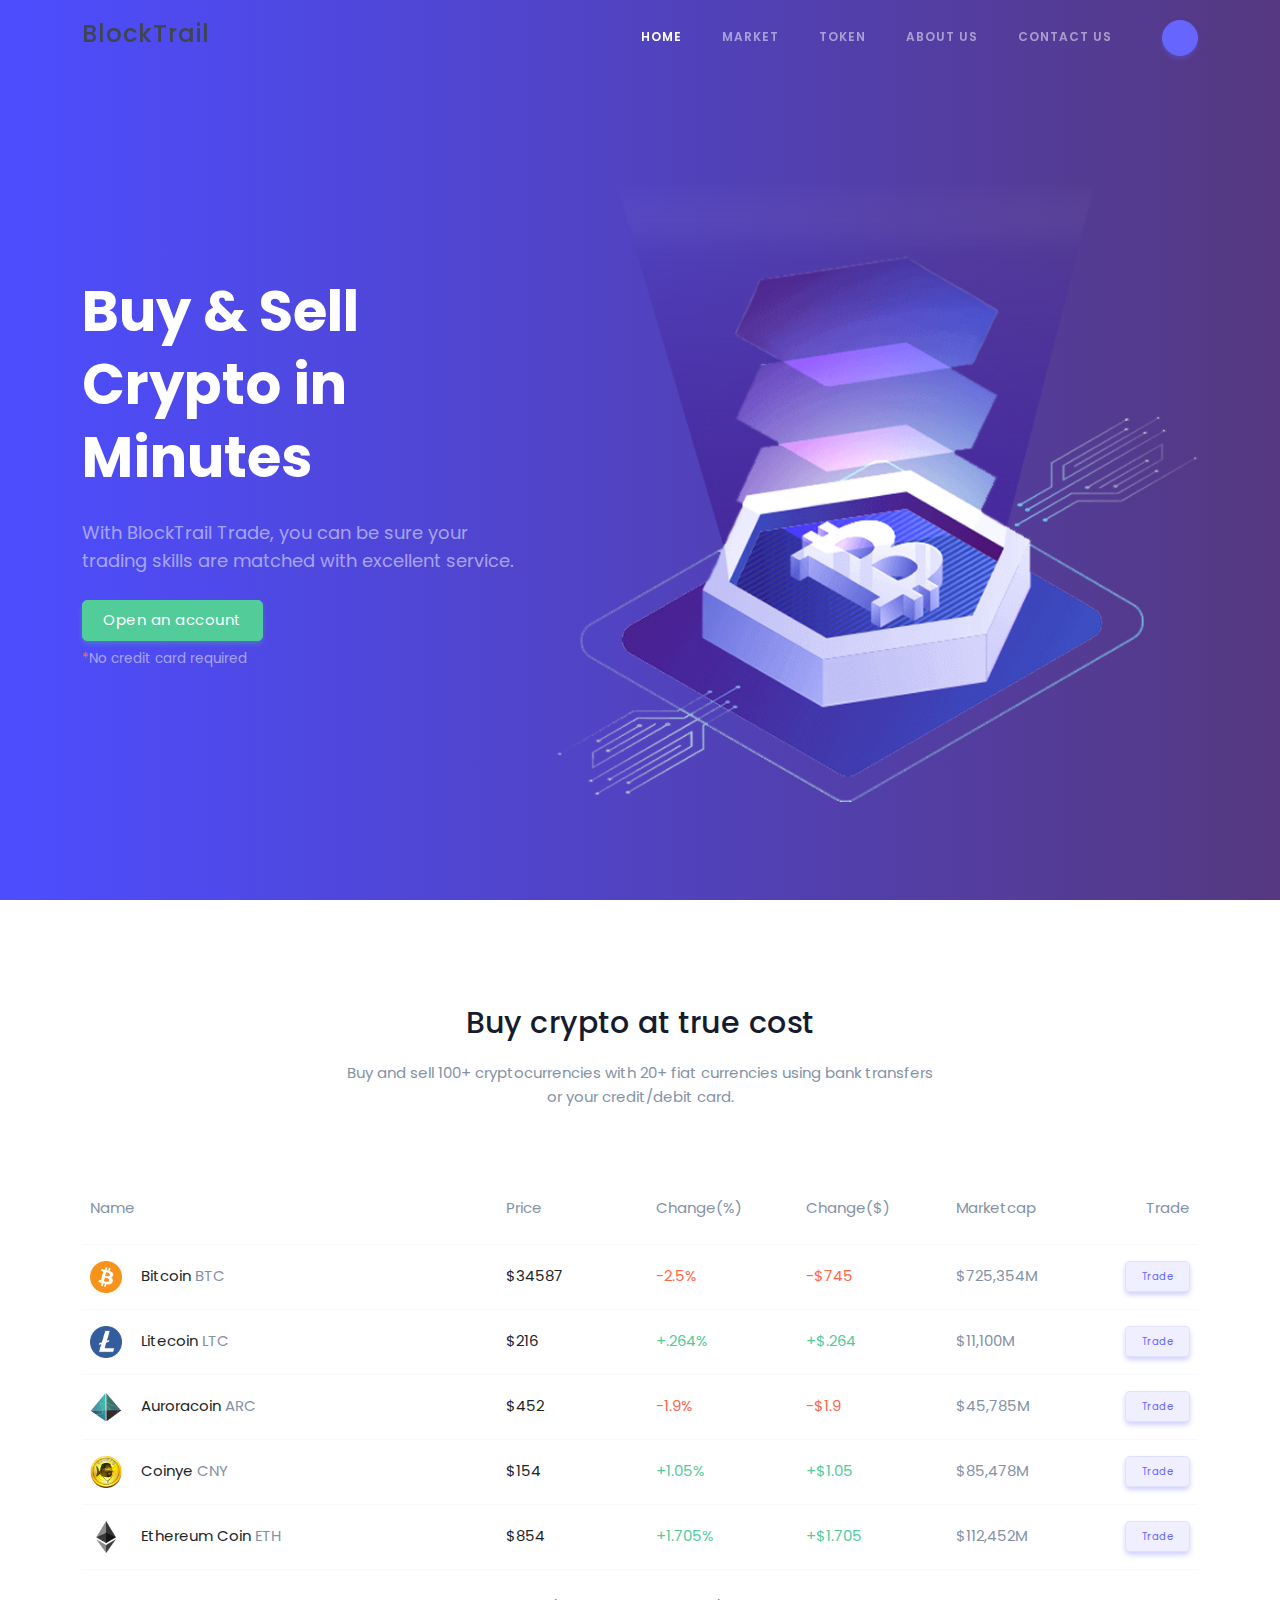
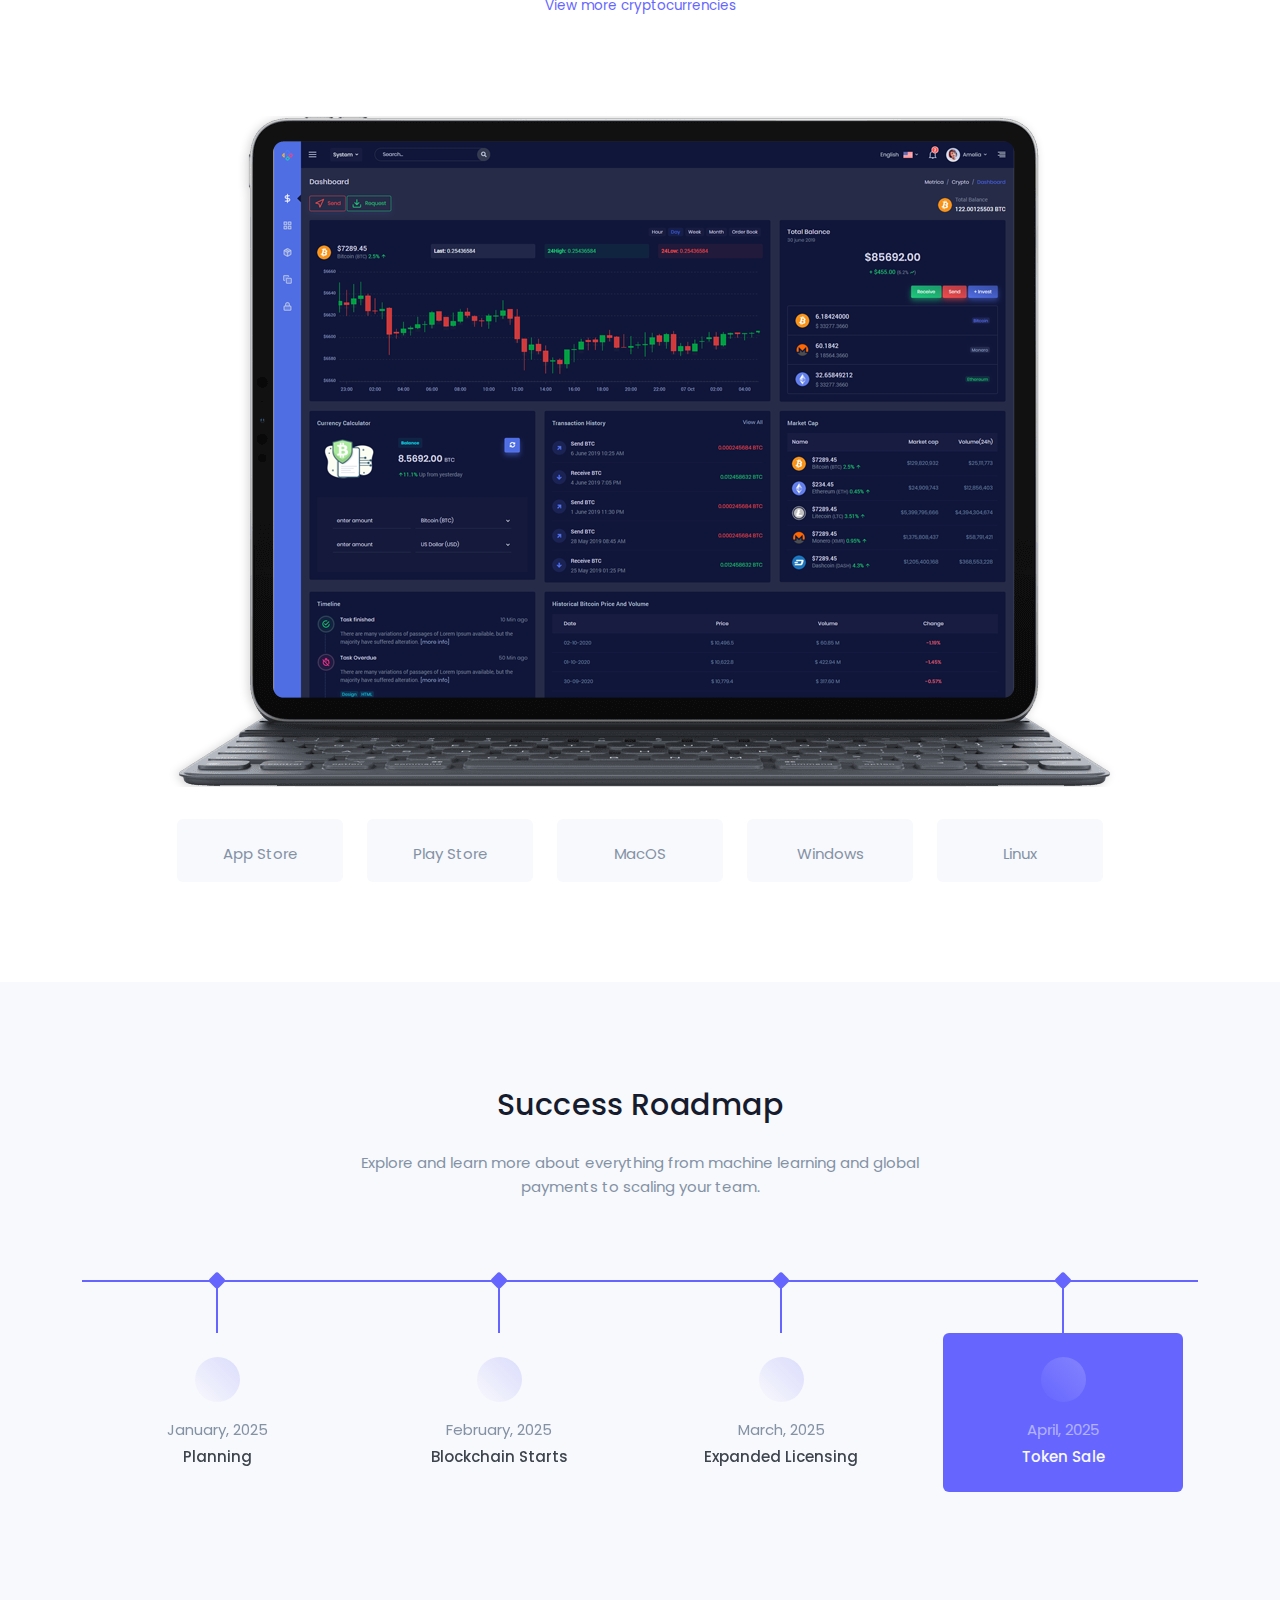
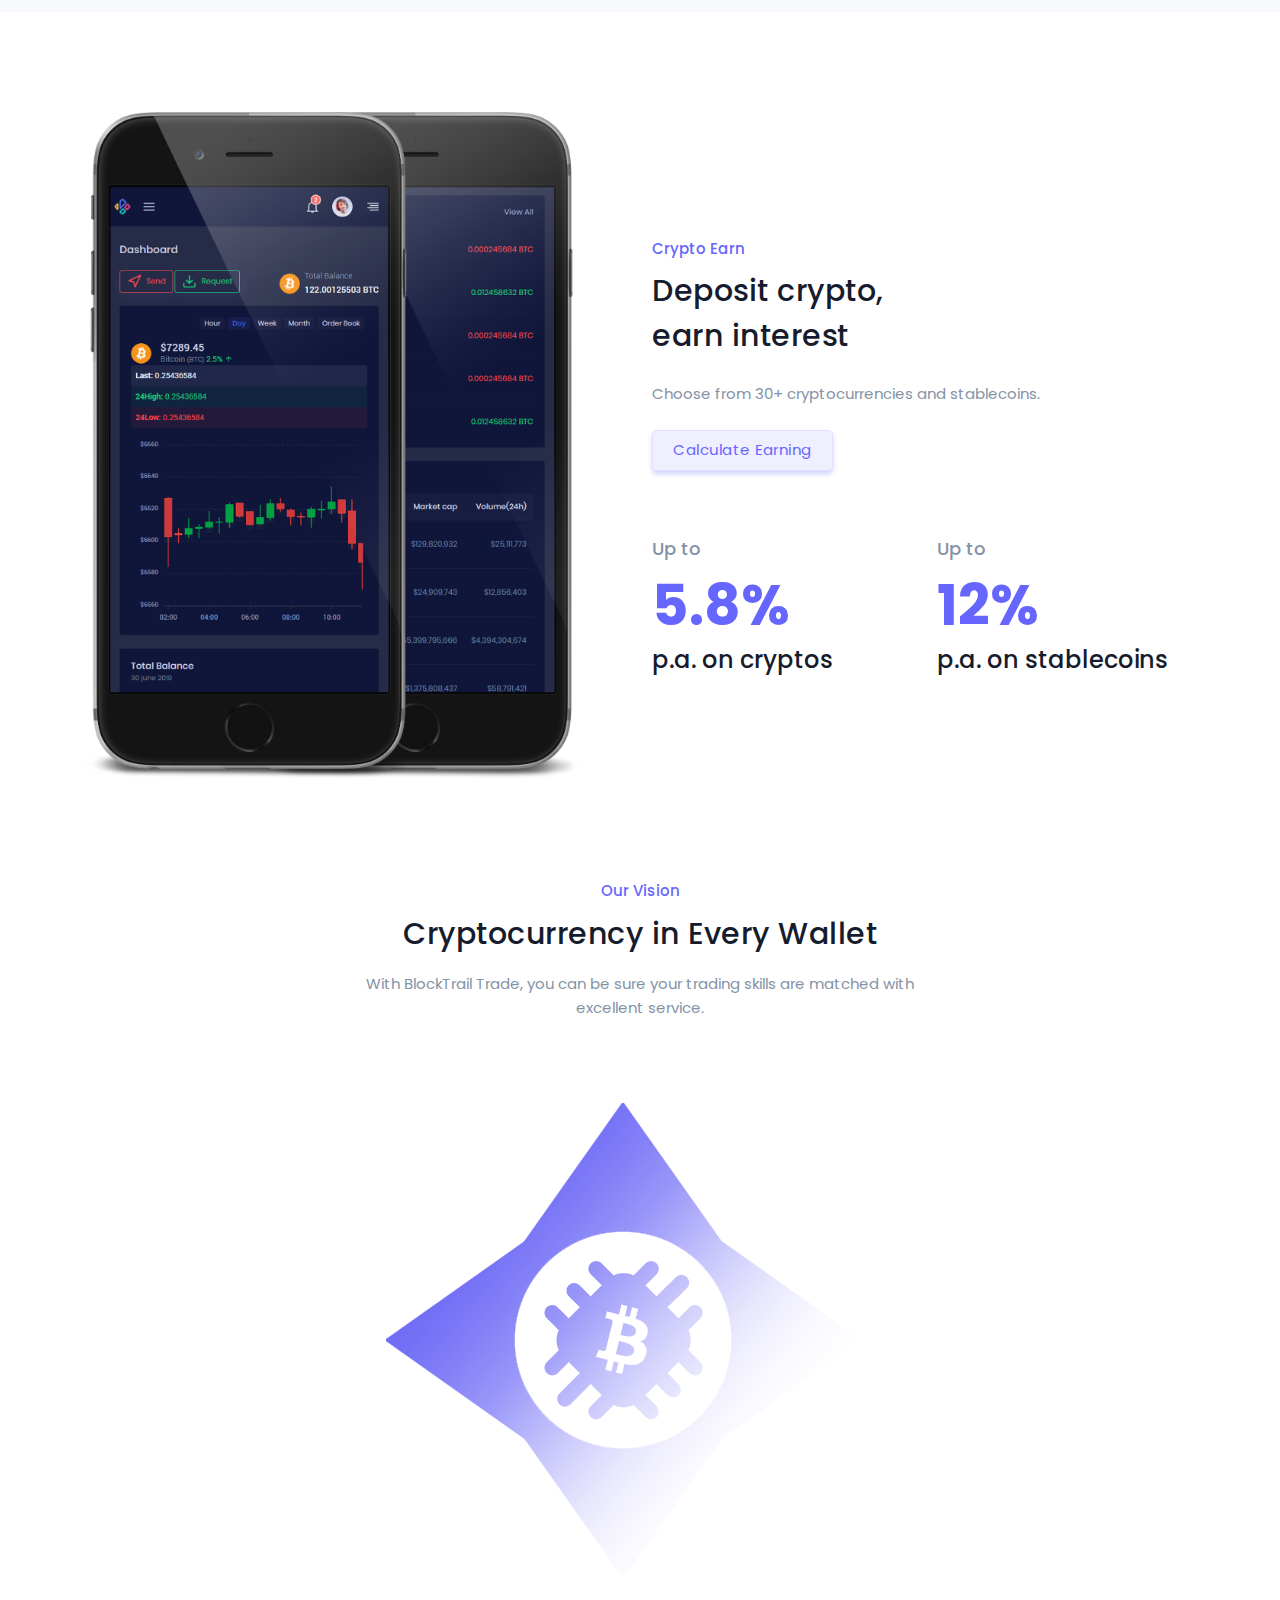
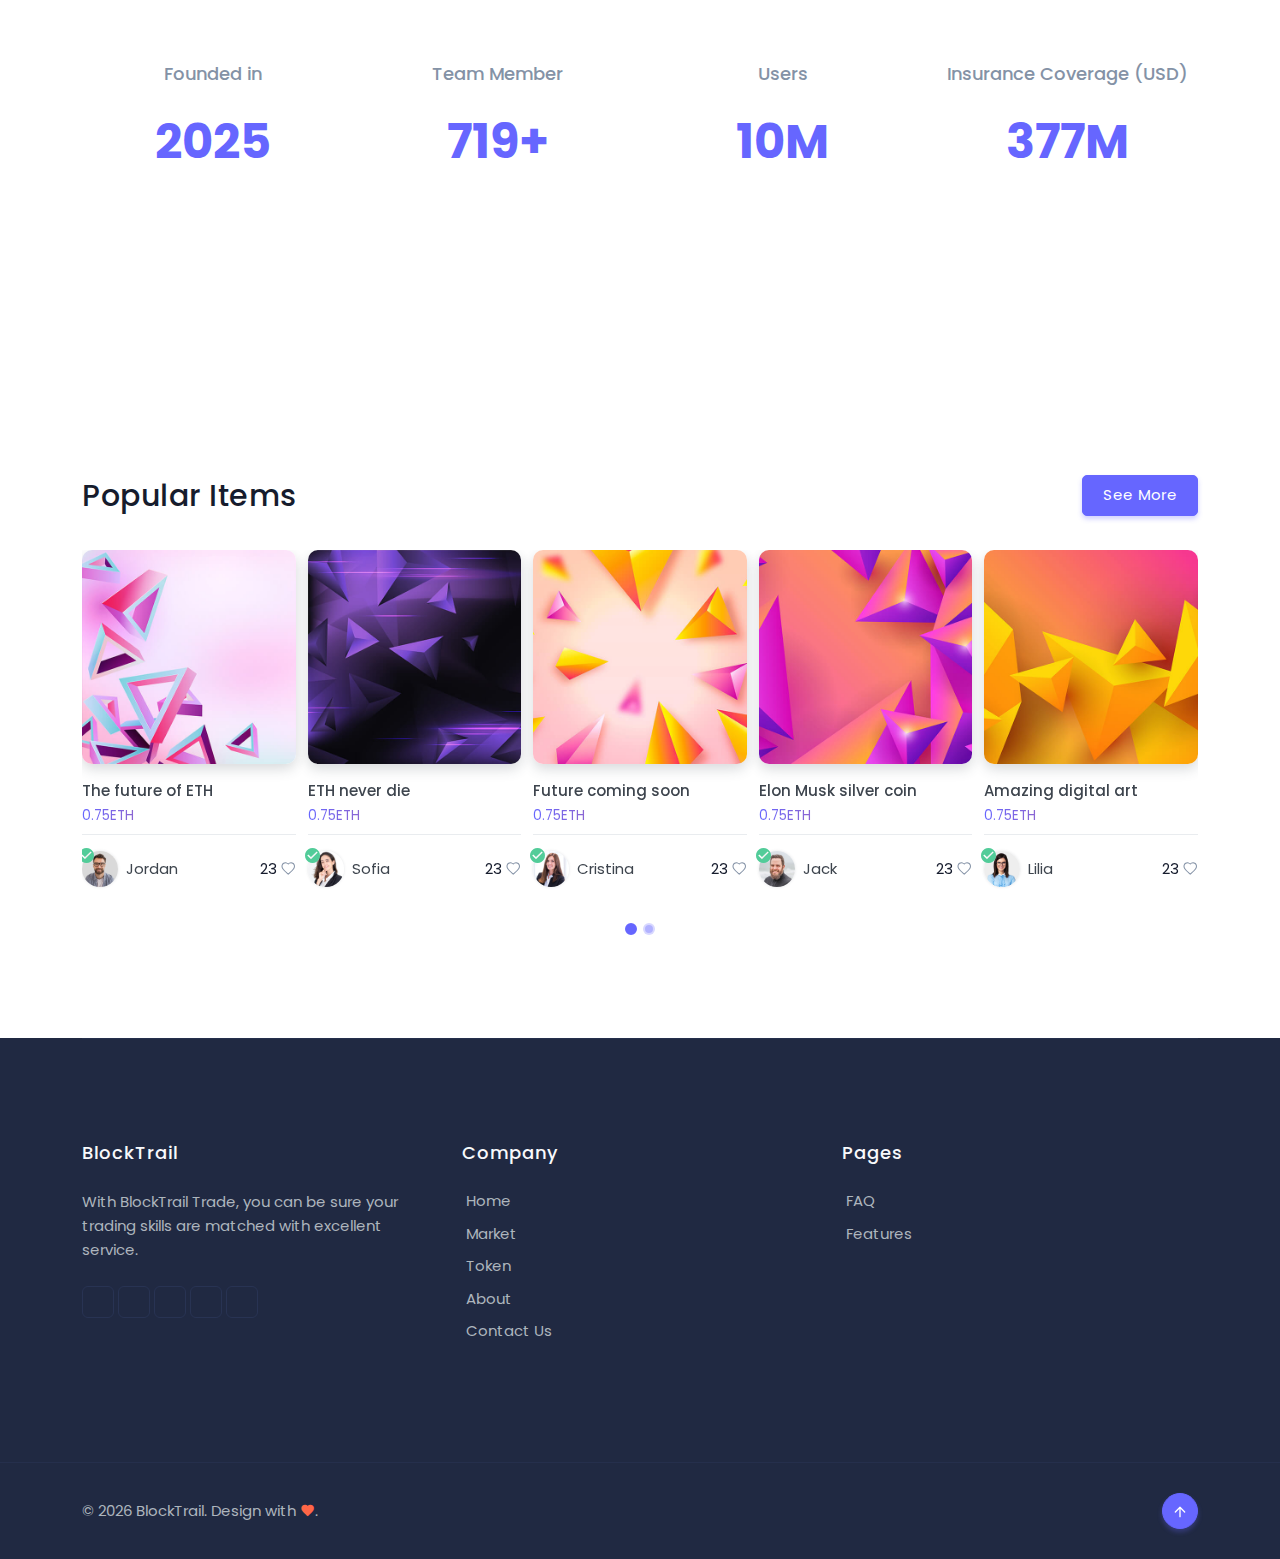
==== commit c1595423: "changes" ====
--- a/index.html
+++ b/index.html
@@ -80,7 +80,7 @@
                     <div class="col-lg-5 col-md-6">
                         <div class="title-heading">
                             <h4 class="display-4 fw-bold text-white title-dark mb-4">Buy & Sell <br>Crypto in Minutes</h4>
-                            <p class="text-white-50 para-desc">With Cryptor Trade, you can be sure your trading skills are matched with excellent service.</p>
+                            <p class="text-white-50 para-desc">With BlockTrail Trade, you can be sure your trading skills are matched with excellent service.</p>
 
                             <div class="mt-4 mb-1">
                                 <a href="token.html" class="btn btn-success">Open an account</a>
@@ -386,7 +386,7 @@
                             <h6 class="text-primary">Our Vision</h6>
                             <h4 class="title mb-3 mt-2">Cryptocurrency in Every Wallet</h4>
 
-                            <p class="text-muted para-desc mx-auto mb-0">With Cryptor Trade, you can be sure your trading skills are matched with excellent service.</p>
+                            <p class="text-muted para-desc mx-auto mb-0">With BlockTrail Trade, you can be sure your trading skills are matched with excellent service.</p>
                         </div>
                     </div><!--end col-->
                 </div><!--end row-->
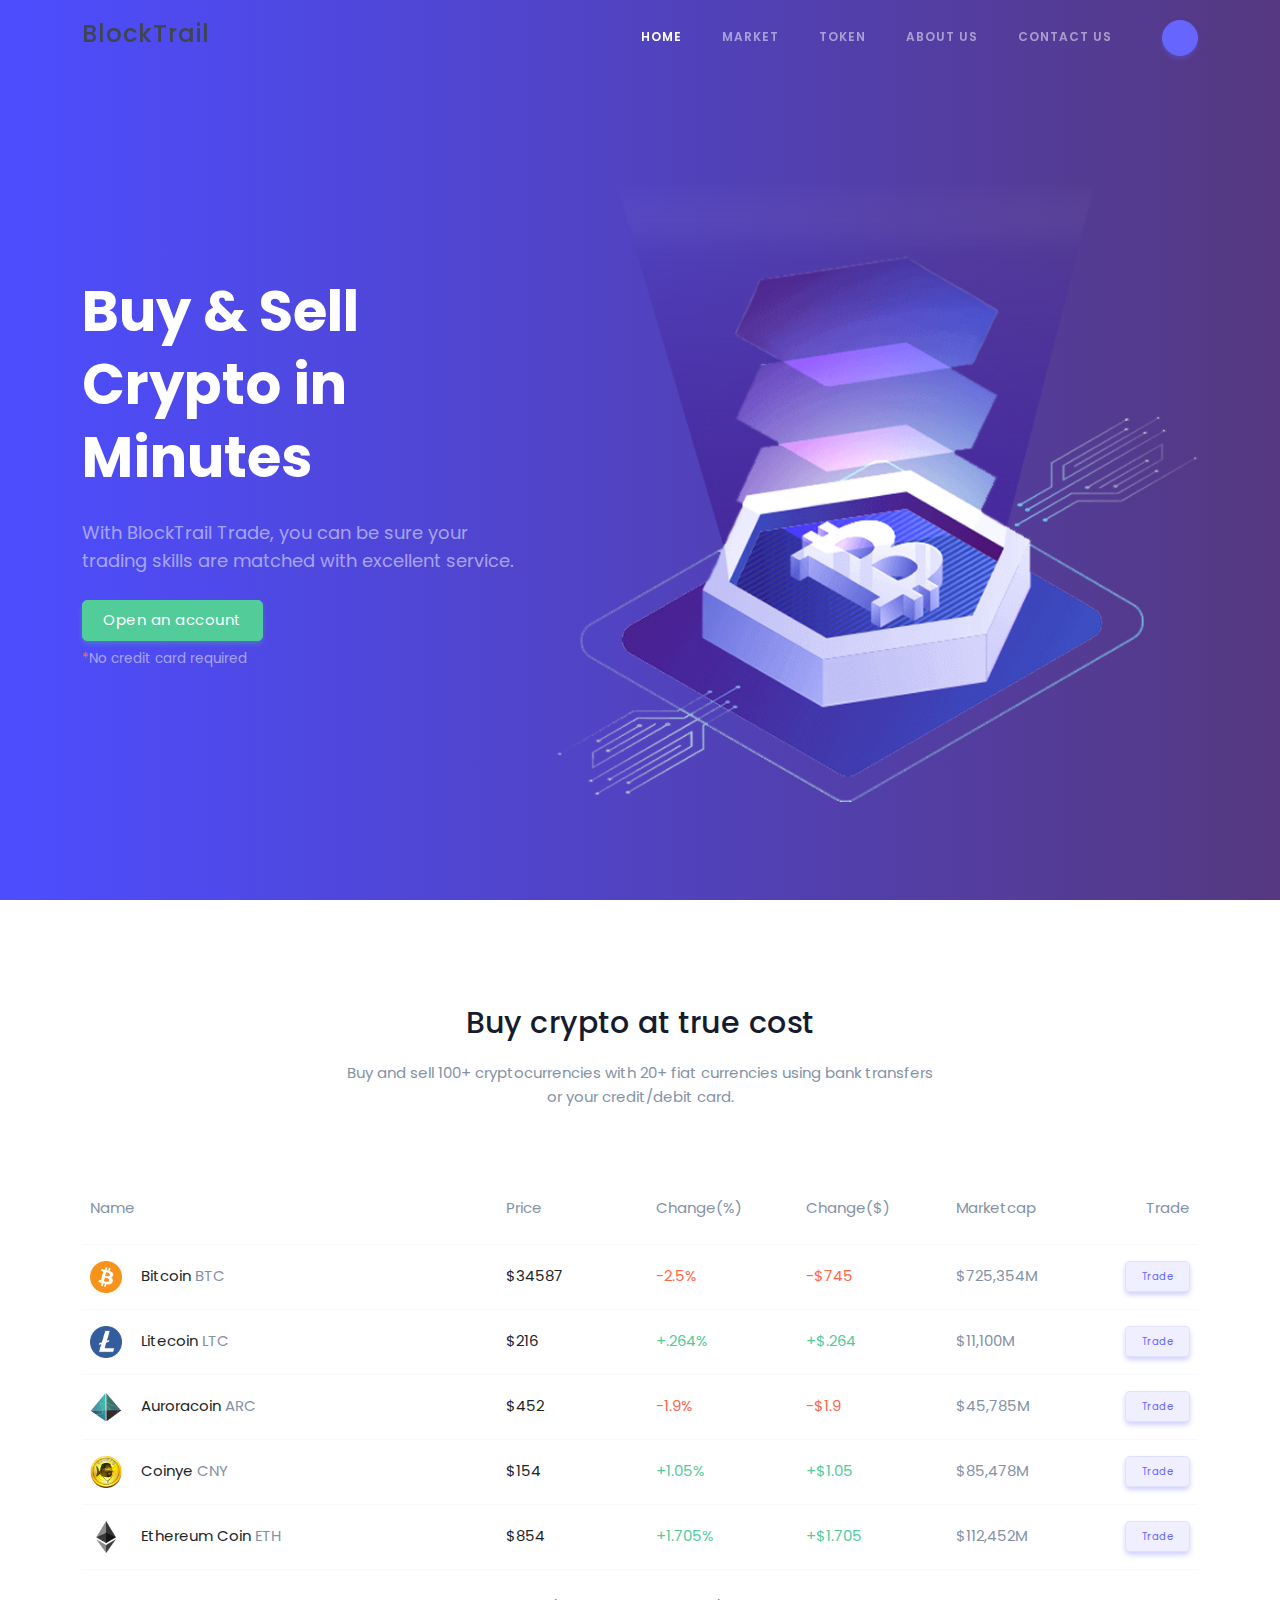
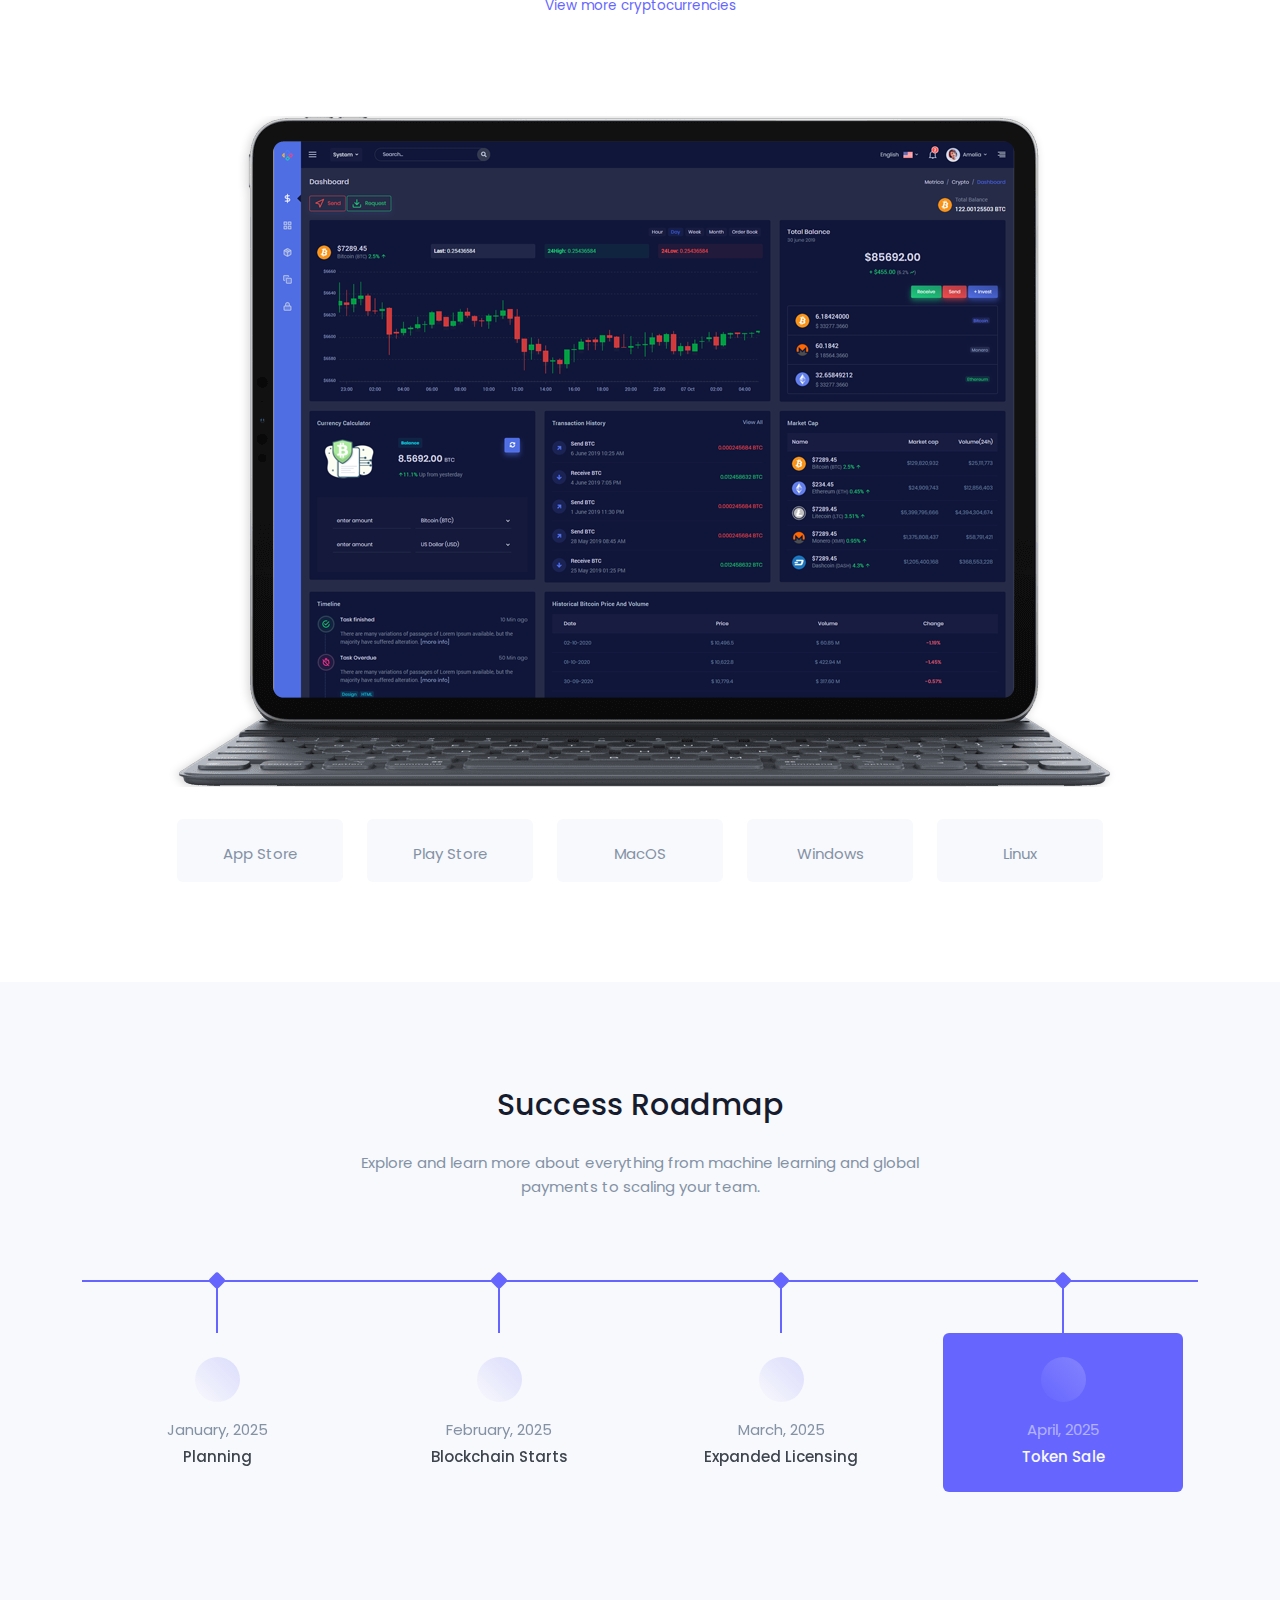
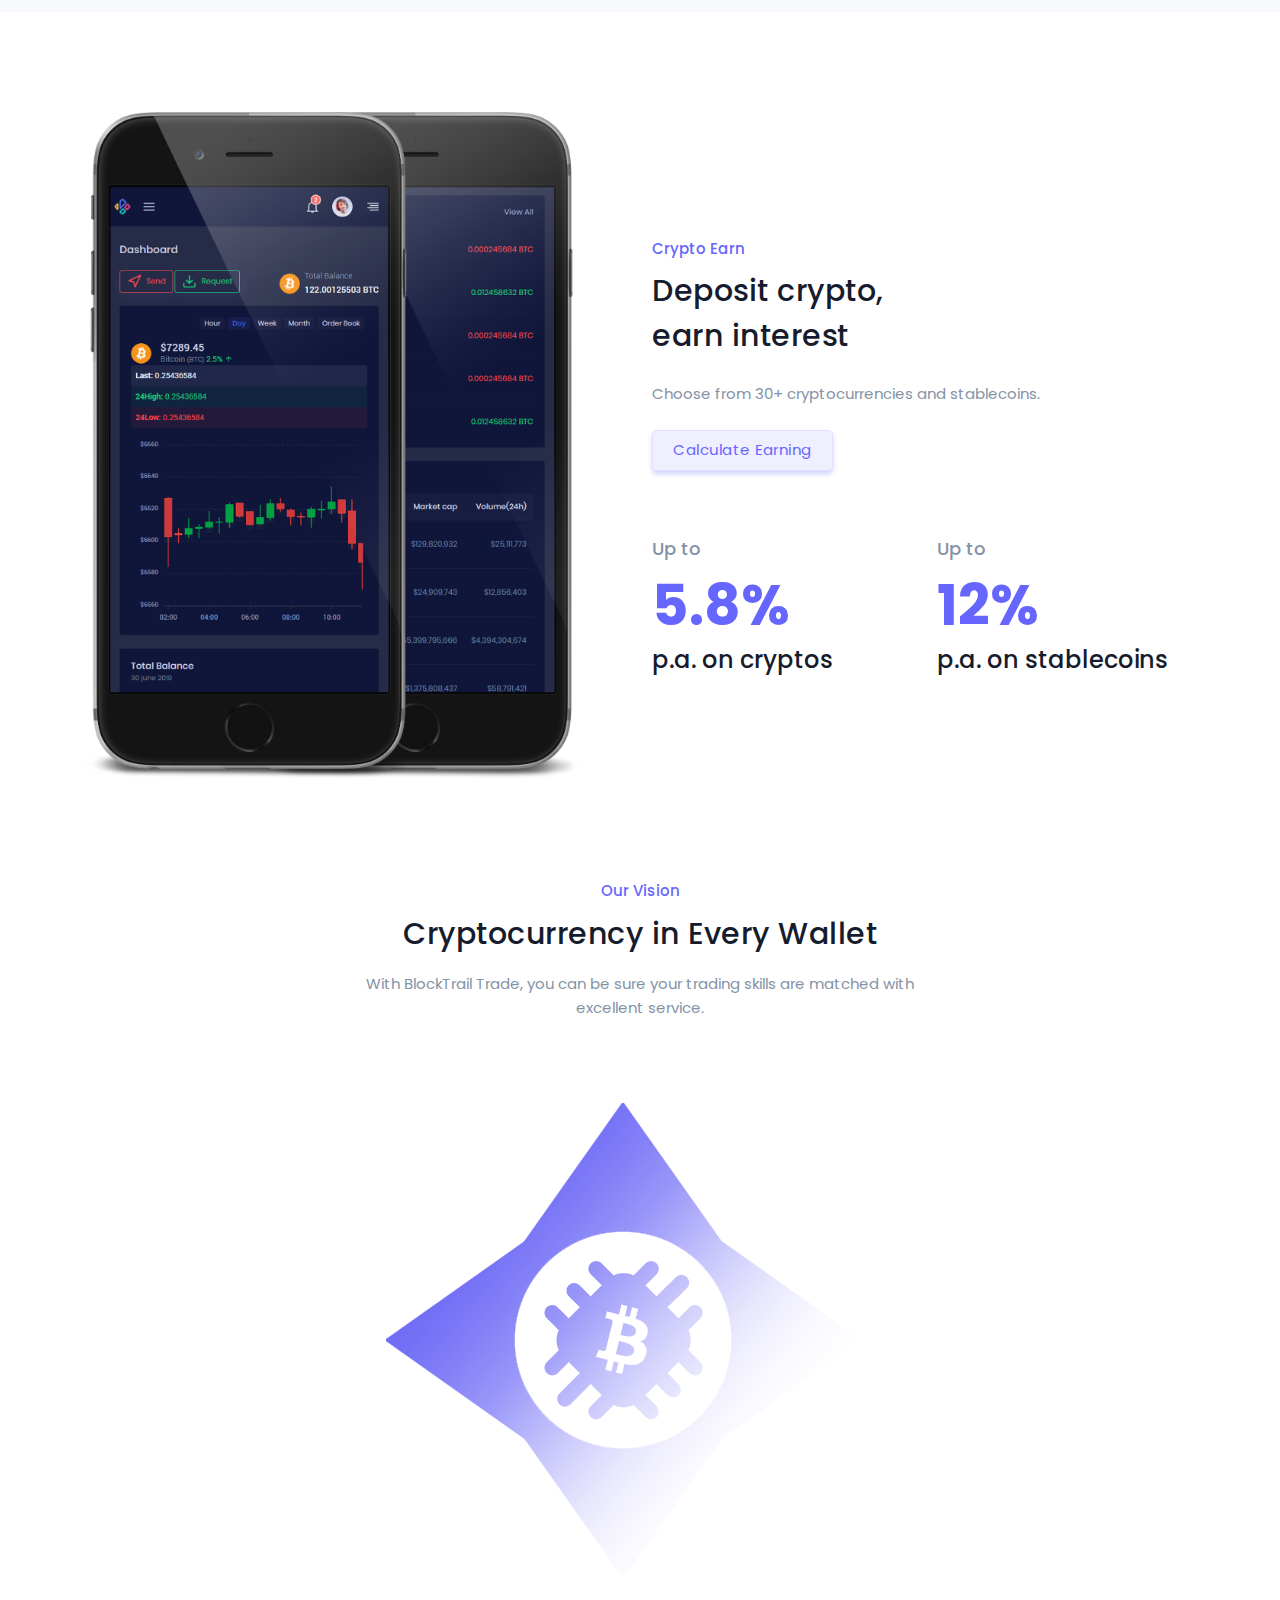
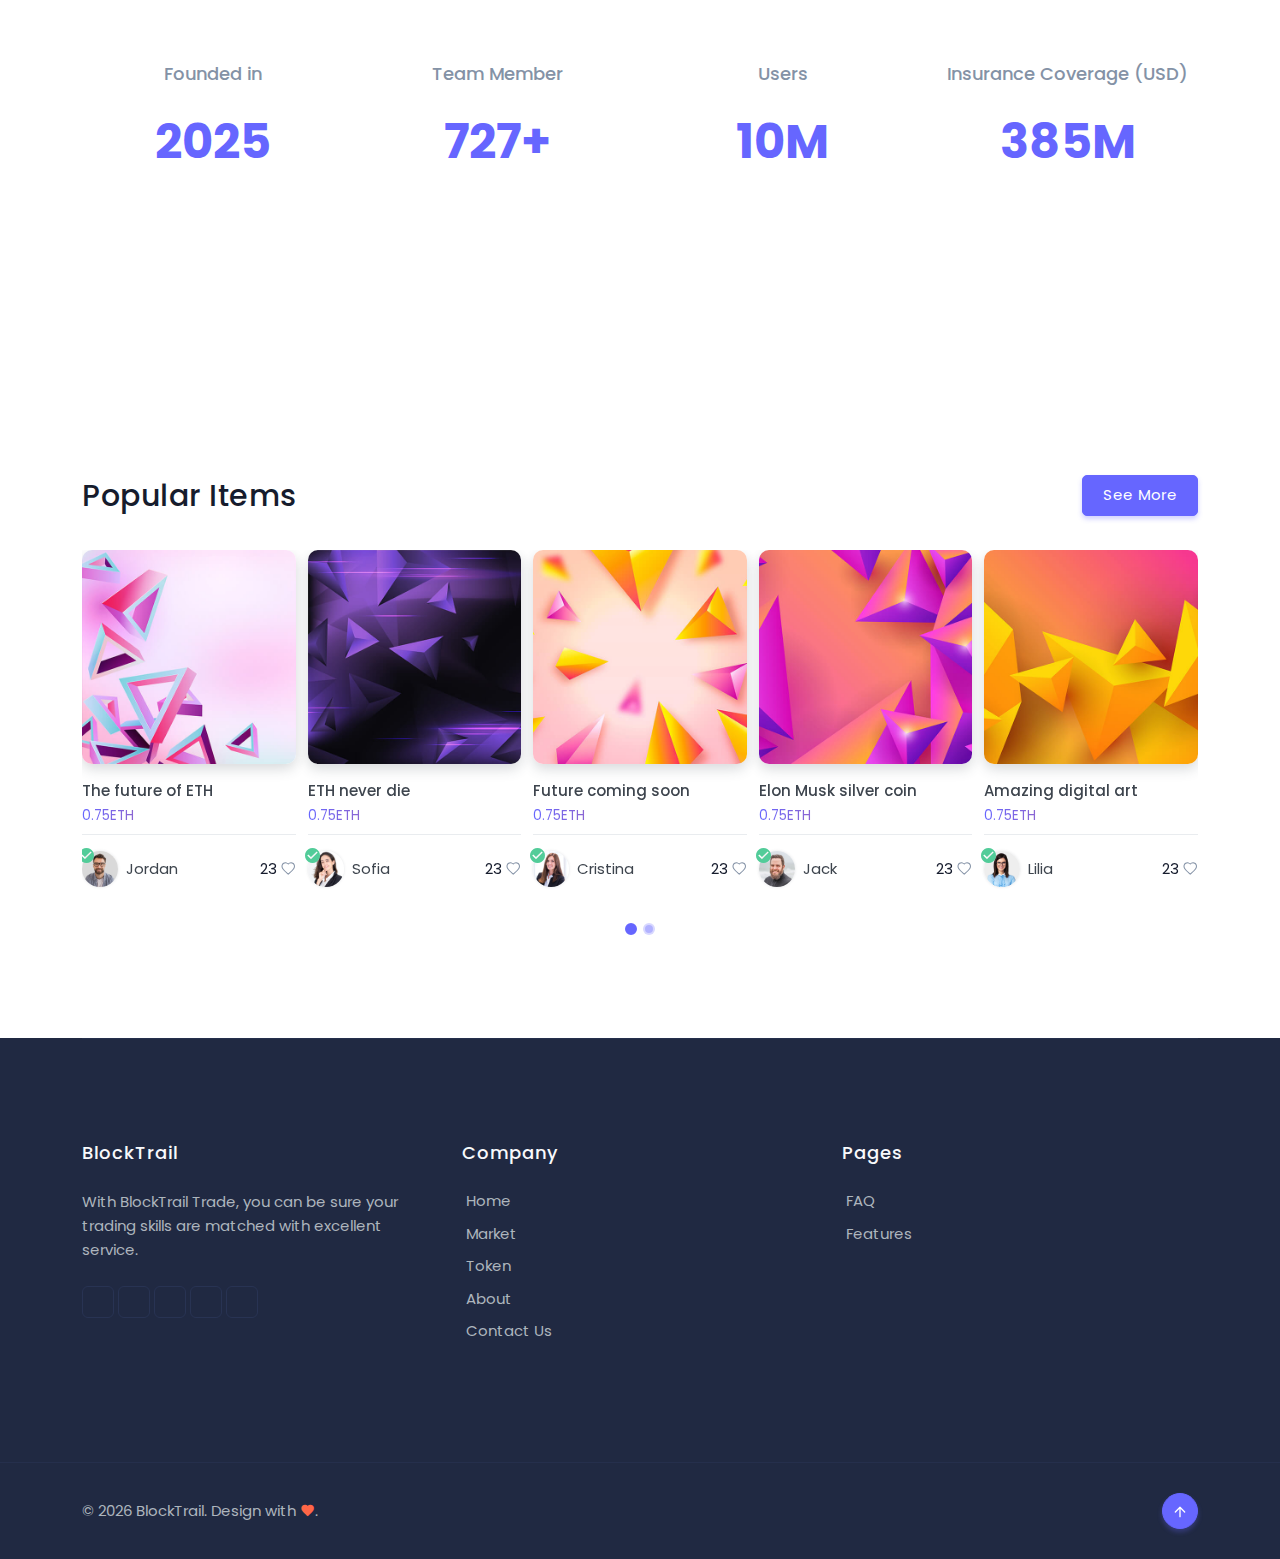
==== commit 1c1adc8c: "update index" ====
--- a/index.html
+++ b/index.html
@@ -442,7 +442,7 @@
                     </div><!--end col-->
 
                     <div class="col-md-4 text-end d-none d-md-block">
-                        <a href="nft-explore.html" class="btn btn-primary">See More <i class="uil uil-arrow-right"></i></a>
+                        <a href="#" class="btn btn-primary">See More <i class="uil uil-arrow-right"></i></a>
                     </div>
                 </div><!--end row-->
 
